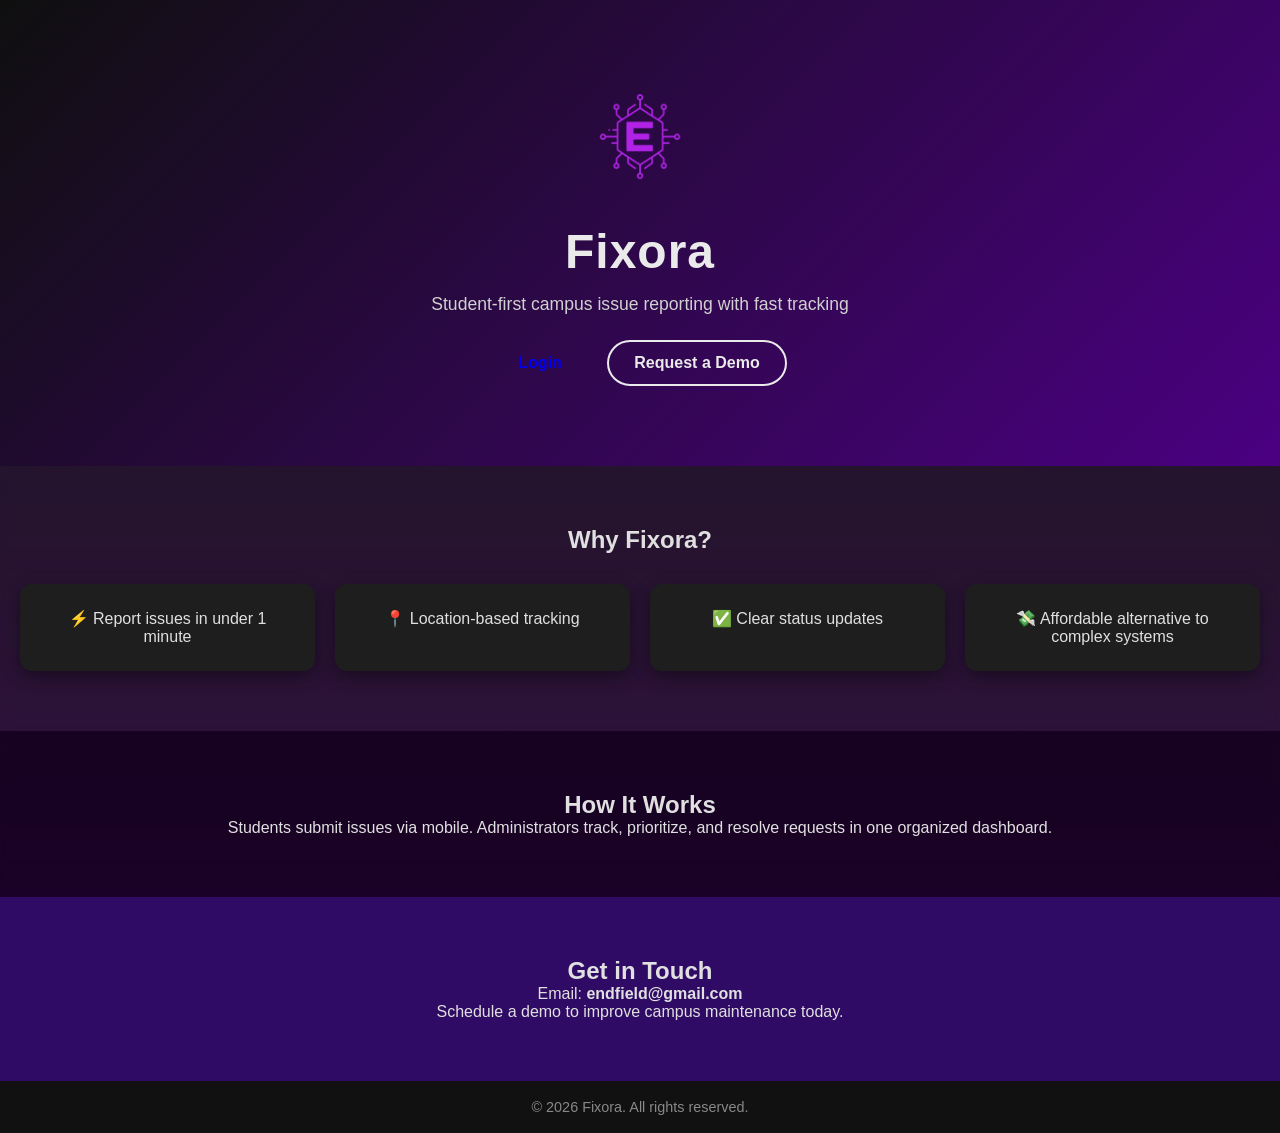
==== index.html @ 2e100384 "Add files via upload" ====
<!DOCTYPE html>
<html lang="en">
<head>
  <meta charset="UTF-8">
  <title>Fixora | Campus Issue Reporting</title>
  <link rel="stylesheet" href="style.css">
</head>
<body>

  <header class="hero">
  <img src="logo.png" alt="Fixora Logo" class="logo">
  <h1>Fixora</h1>
  <p>Student‑first campus issue reporting with fast tracking</p>

  <div class="hero-buttons">
    <a href="login.html" class="cta">Login</a>
    <a href="#contact" class="cta secondary">Request a Demo</a>
  </div>
  </header>

  <section class="features">
    <h2>Why Fixora?</h2>
    <div class="cards">
      <div class="card">⚡ Report issues in under 1 minute</div>
      <div class="card">📍 Location‑based tracking</div>
      <div class="card">✅ Clear status updates</div>
      <div class="card">💸 Affordable alternative to complex systems</div>
    </div>
  </section>

  <section class="about">
    <h2>How It Works</h2>
    <p>
      Students submit issues via mobile. Administrators track, prioritize,
      and resolve requests in one organized dashboard.
    </p>
  </section>

  <section id="contact" class="contact">
    <h2>Get in Touch</h2>
    <p>Email: <strong>endfield@gmail.com</strong></p>
    <p>Schedule a demo to improve campus maintenance today.</p>
  </section>

  <footer>
    <p>© 2026 Fixora. All rights reserved.</p>
  </footer>

</body>
</html>
---- style.css ----
* {
  margin: 0;
  padding: 0;
  box-sizing: border-box;
  font-family: Arial, sans-serif;
}

/* Base Colors */
body {
  background: linear-gradient(180deg, #0b0b0b, #2a003f);
  color: #e0e0e0;
}

/* Logo */
.logo {
  width: 120px;
  margin-bottom: 20px;
}

/* Hero */
.hero {
  background: linear-gradient(135deg, #0f0f0f, #4b0082);
  color: #eaeaea;
  text-align: center;
  padding: 80px 20px;
}

.hero h1 {
  font-size: 3rem;
  letter-spacing: 1px;
}

.hero p {
  margin: 15px 0;
  font-size: 1.1rem;
  color: #d0d0d0;
}

.hero-buttons {
  margin-top: 25px;
}

/* Buttons */
.cta {
  display: inline-block;
  padding: 12px 25px;
  border-radius: 25px;
  text-decoration: none;
  font-weight: bold;
  transition: 0.3s ease;
  margin: 0 8px;
}

.cta.primary {
  background: #666;
  color: white;
}

.cta.primary:hover {
  background: #555;
}

.cta.secondary {
  background: transparent;
  color: #eaeaea;
  border: 2px solid #eaeaea;
}

.cta.secondary:hover {
  background: rgba(255,255,255,0.1);
}

/* Sections */
section {
  padding: 60px 20px;
  text-align: center;
  background: rgba(255, 255, 255, 0.04);
  backdrop-filter: blur(4px);
}

.features {
  background: rgba(255, 255, 255, 0.06);
}

.about {
  background: rgba(0, 0, 0, 0.25);
}

.contact {
  background: rgba(255, 255, 255, 0.05);
}

/* Cards */
.cards {
  display: grid;
  grid-template-columns: repeat(auto-fit, minmax(220px, 1fr));
  gap: 20px;
  margin-top: 30px;
}

.card {
  background: #1e1e1e;
  color: #e0e0e0;
  padding: 25px;
  border-radius: 12px;
  box-shadow: 0 6px 18px rgba(0,0,0,0.4);
}

/* Contact */
.contact {
  background: #2f0b65;
}

/* Footer */
footer {
  background: #111;
  color: #888;
  padding: 18px;
  text-align: center;
  font-size: 0.9rem;
}

/* Login Page */
.login-body {
  min-height: 100vh;
  background: linear-gradient(135deg, #0f0f0f, #4b0082);
  display: flex;
  justify-content: center;
  align-items: center;
}

.login-card {
  background: #f7f7f7;
  padding: 40px;
  width: 320px;
  border-radius: 16px;
  text-align: center;
  box-shadow: 0 12px 30px rgba(0,0,0,0.25);
}

.login-card h1 {
  color: #333;
}

.login-card p {
  color: #666;
  margin-bottom: 20px;
}

.login-card input {
  width: 100%;
  padding: 12px;
  margin: 8px 0;
  border-radius: 8px;
  border: 1px solid #ccc;
  background: #fafafa;
}

.login-card button {
  width: 100%;
  padding: 12px;
  margin-top: 12px;
  border: none;
  border-radius: 25px;
  background: #666;
  color: white;
  font-weight: bold;
  cursor: pointer;
}

.login-card button:hover {
  background: #555;
}

.alt-login {
  margin-top: 20px;
}

.alt {
  width: 100%;
  margin-top: 8px;
  background: #dedede;
  color: #333;
}

/* Navbar */
.navbar {
  padding: 15px 30px;
  background: rgba(0,0,0,0.6);
  color: #e0e0e0;
  display: flex;
  justify-content: space-between;
  align-items: center;
  font-weight: bold;
  border-bottom: 1px solid #ddd;
}

.navbar a {
  text-decoration: none;
  color: #555;
}

/* Dashboard */
.dashboard {
  padding: 50px 20px;
  text-align: center;
}

.dashboard h2 {
  color: #b4b4b4;
}

.subtitle {
  margin-top: 10px;
  opacity: 0.75;
}

.card h3 {
  margin-bottom: 10px;
  font-size: 1.1rem;
}
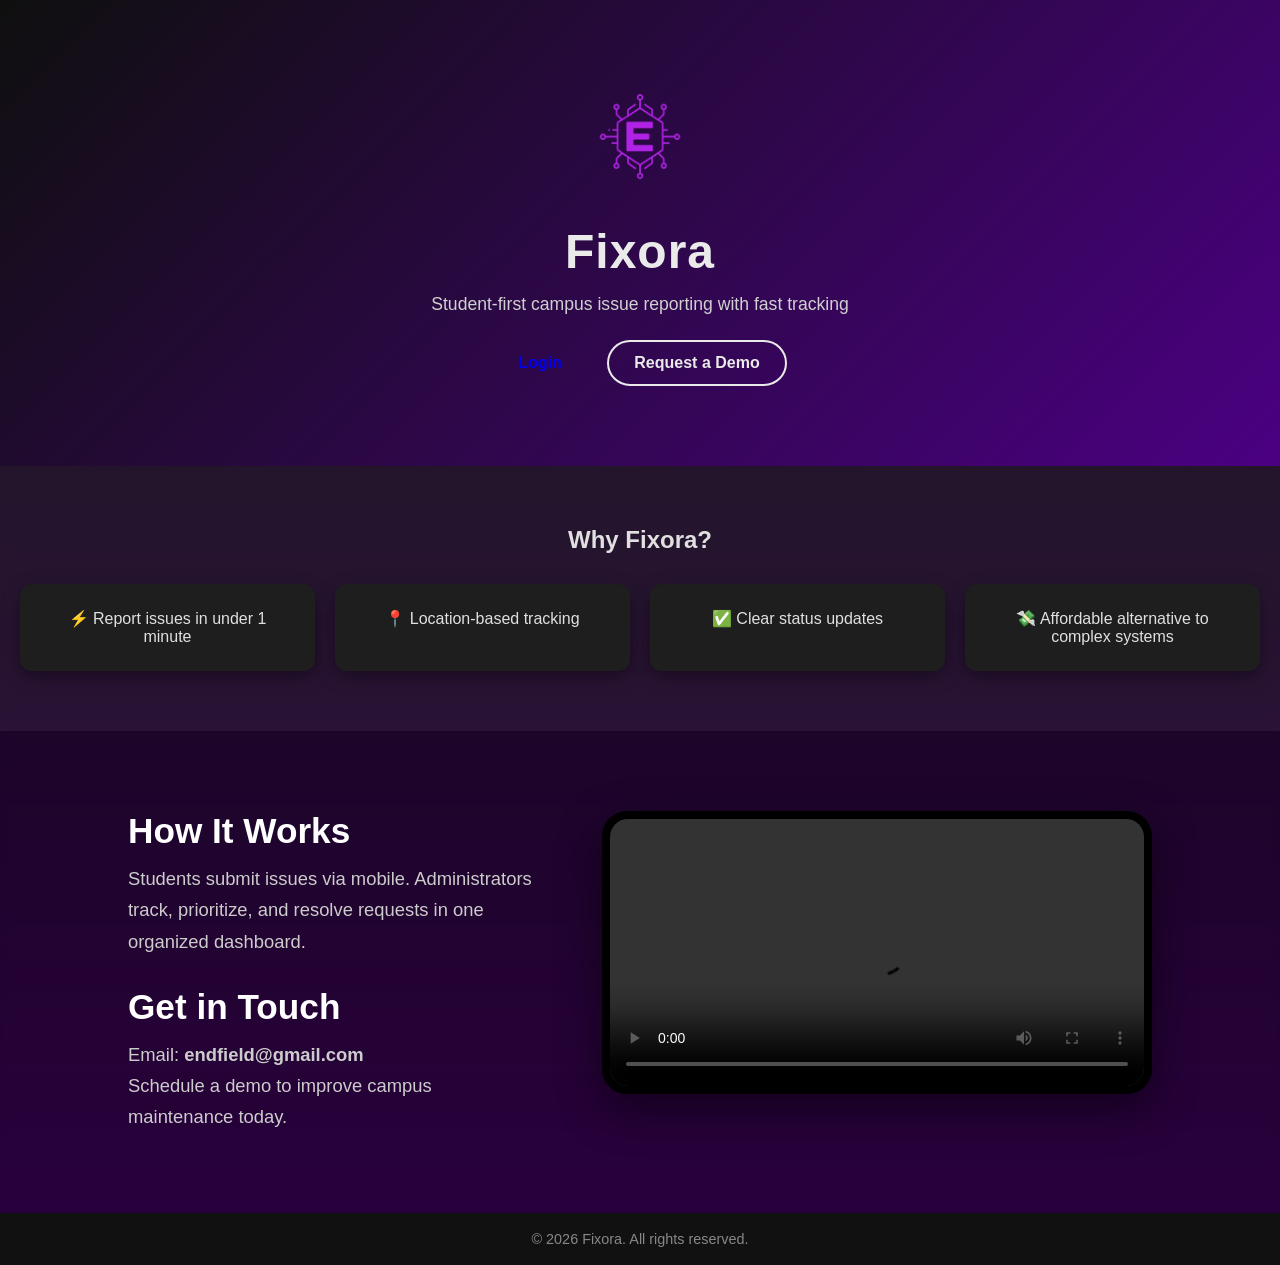
==== commit 1aa7d9a0: "Add files via upload" ====
--- a/index.html
+++ b/index.html
@@ -1,6 +1,7 @@
 <!DOCTYPE html>
 <html lang="en">
 <head>
+  <meta name="viewport" content="width=device-width, initial-scale=1.0">
   <meta charset="UTF-8">
   <title>Fixora | Campus Issue Reporting</title>
   <link rel="stylesheet" href="style.css">
@@ -28,20 +29,32 @@
     </div>
   </section>
 
-  <section class="about">
-    <h2>How It Works</h2>
-    <p>
-      Students submit issues via mobile. Administrators track, prioritize,
-      and resolve requests in one organized dashboard.
-    </p>
-  </section>
+  <section class="split-section">
+  <div class="split-container">
+    
+    <div class="text-column">
+      <div class="transparent-block">
+        <h2>How It Works</h2>
+        <p>Students submit issues via mobile. Administrators track, prioritize, and resolve requests in one organized dashboard.</p>
+      </div>
 
-  <section id="contact" class="contact">
-    <h2>Get in Touch</h2>
-    <p>Email: <strong>endfield@gmail.com</strong></p>
-    <p>Schedule a demo to improve campus maintenance today.</p>
-  </section>
+      <div id="contact" class="transparent-block">
+        <h2>Get in Touch</h2>
+        <p>Email: <strong>endfield@gmail.com</strong></p>
+        <p>Schedule a demo to improve campus maintenance today.</p>
+      </div>
+    </div>
 
+    <div class="video-column">
+      <div class="video-frame">
+        <video controls>
+          <source src="lv_0_20260408142315.mp4" type="video/mp4">
+        </video>
+      </div>
+    </div>
+
+  </div>
+</section>
   <footer>
     <p>© 2026 Fixora. All rights reserved.</p>
   </footer>
--- a/style.css
+++ b/style.css
@@ -93,10 +93,11 @@
 /* Cards */
 .cards {
   display: grid;
-  grid-template-columns: repeat(auto-fit, minmax(220px, 1fr));
+  grid-template-columns: repeat(auto-fit, minmax(180px, 1fr));
   gap: 20px;
   margin-top: 30px;
 }
+
 
 .card {
   background: #1e1e1e;
@@ -182,40 +183,83 @@
   background: #dedede;
   color: #333;
 }
-
-/* Navbar */
-.navbar {
-  padding: 15px 30px;
-  background: rgba(0,0,0,0.6);
-  color: #e0e0e0;
+.split-section {
+  padding: 80px 10%;
+  background: transparent;
+}
+
+.split-container {
   display: flex;
   justify-content: space-between;
-  align-items: center;
-  font-weight: bold;
-  border-bottom: 1px solid #ddd;
-}
-
-.navbar a {
-  text-decoration: none;
-  color: #555;
-}
-
-/* Dashboard */
-.dashboard {
-  padding: 50px 20px;
-  text-align: center;
-}
-
-.dashboard h2 {
-  color: #b4b4b4;
-}
-
-.subtitle {
-  margin-top: 10px;
-  opacity: 0.75;
-}
-
-.card h3 {
-  margin-bottom: 10px;
-  font-size: 1.1rem;
-}+  align-items: flex-start; /* Keeps text and video aligned at the top */
+  max-width: 1200px;
+  margin: 0 auto;
+  gap: 60px; /* Space between text and video */
+}
+
+/* Left Side: Text Column */
+.text-column {
+  flex: 1; /* Takes up all available space on the left */
+  display: flex;
+  flex-direction: column;
+  gap: 30px;
+}
+
+.transparent-block {
+  background: transparent;
+  color: #ffffff;
+  text-align: left;
+}
+
+.transparent-block h2 {
+  font-size: 2.2rem;
+  margin-bottom: 12px;
+}
+
+.transparent-block p {
+  font-size: 1.15rem;
+  line-height: 1.7;
+  color: #cccccc;
+}
+/* Right Side: Balanced Medium Size */
+.video-column {
+  flex: 0 0 550px; /* Increased to be 'just right' */
+}
+
+.video-frame {
+  background: #000000; /* Black Rounded Rectangle */
+  border-radius: 25px;
+  padding: 8px;
+  box-shadow: 0 15px 40px rgba(0, 0, 0, 0.5);
+  overflow: hidden;
+}
+
+.video-frame video {
+  width: 100%;
+  border-radius: 18px;
+  display: block;
+}
+
+/* 2. Mobile Layout (Stacked) */
+@media (max-width: 850px) {
+  .split-container {
+    flex-direction: column; /* Moves video to the bottom on phones */
+    align-items: center;
+    text-align: center;
+    gap: 40px;
+  }
+
+  .text-column {
+    text-align: center;
+  }
+
+  .transparent-block {
+    text-align: center;
+  }
+
+  .video-column {
+    flex: 0 0 auto;
+    width: 100%;
+    max-width: 350px; /* Keeps it small even on mobile */
+  }
+}
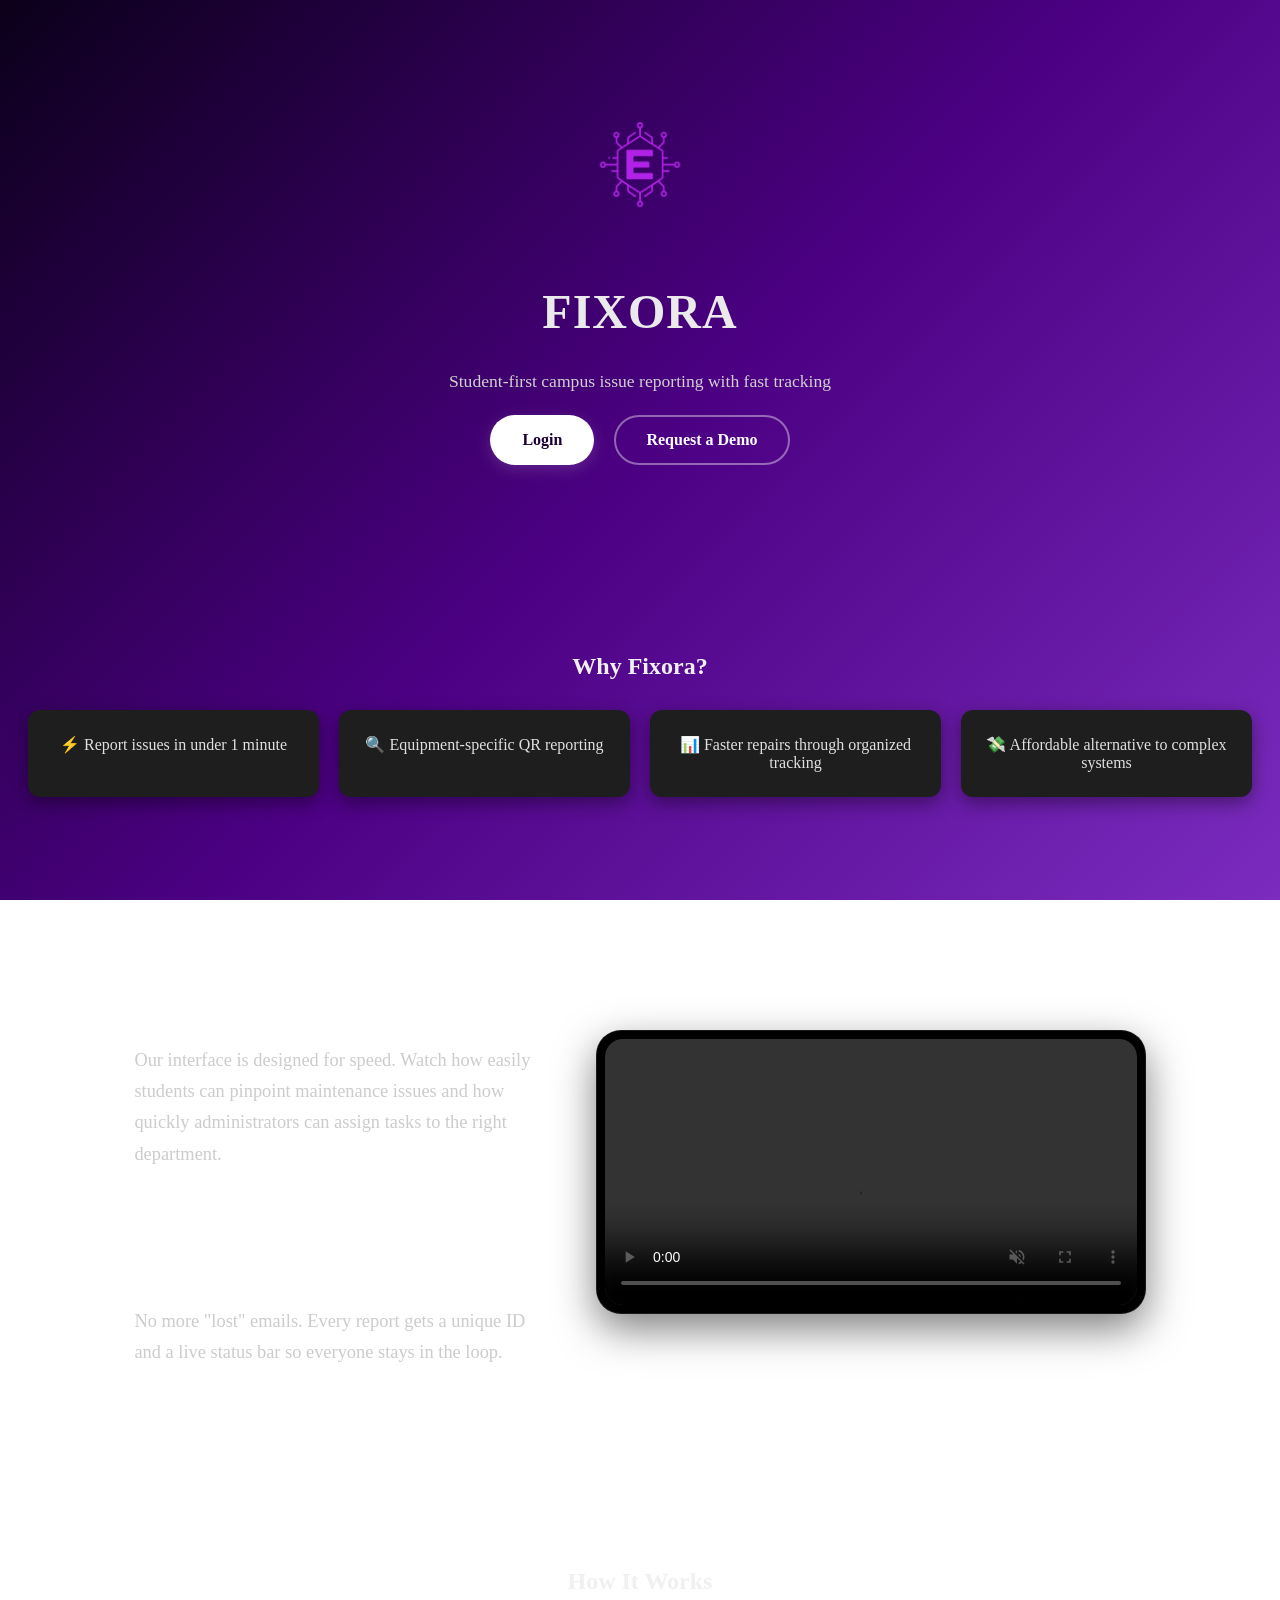
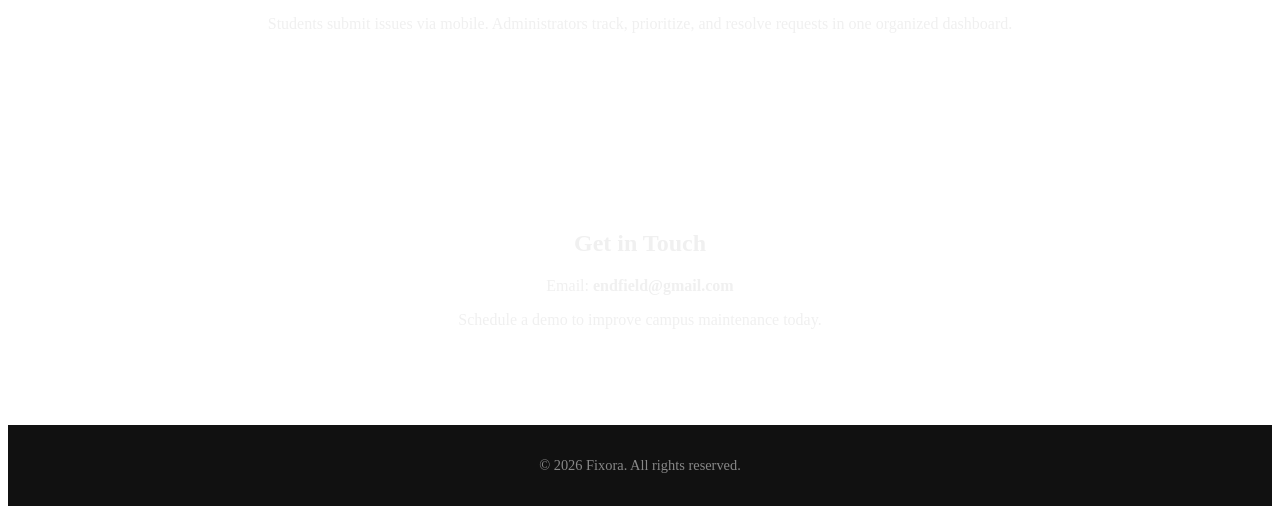
==== commit 67d2a909: "Add files via upload" ====
--- a/index.html
+++ b/index.html
@@ -10,12 +10,12 @@
 
   <header class="hero">
   <img src="logo.png" alt="Fixora Logo" class="logo">
-  <h1>Fixora</h1>
+  <h1>FIXORA</h1>
   <p>Student‑first campus issue reporting with fast tracking</p>
 
   <div class="hero-buttons">
     <a href="login.html" class="cta">Login</a>
-    <a href="#contact" class="cta secondary">Request a Demo</a>
+    <a href="mailto:endfield@gmail.com?subject=Fixora Demo Request" class="cta secondary">Request a Demo</a>
   </div>
   </header>
 
@@ -23,38 +23,57 @@
     <h2>Why Fixora?</h2>
     <div class="cards">
       <div class="card">⚡ Report issues in under 1 minute</div>
-      <div class="card">📍 Location‑based tracking</div>
-      <div class="card">✅ Clear status updates</div>
+      <div class="card">🔍 Equipment-specific QR reporting</div>
+      <div class="card">📊 Faster repairs through organized tracking</div>
       <div class="card">💸 Affordable alternative to complex systems</div>
     </div>
   </section>
-
   <section class="split-section">
   <div class="split-container">
     
     <div class="text-column">
       <div class="transparent-block">
-        <h2>How It Works</h2>
-        <p>Students submit issues via mobile. Administrators track, prioritize, and resolve requests in one organized dashboard.</p>
+        <h2>See Fixora in Action</h2>
+        <p>
+          Our interface is designed for speed. Watch how easily students can 
+          pinpoint maintenance issues and how quickly administrators can 
+          assign tasks to the right department.
+        </p>
       </div>
-
-      <div id="contact" class="transparent-block">
-        <h2>Get in Touch</h2>
-        <p>Email: <strong>endfield@gmail.com</strong></p>
-        <p>Schedule a demo to improve campus maintenance today.</p>
+      <div class="transparent-block">
+        <h2>Real-Time Tracking</h2>
+        <p>
+          No more "lost" emails. Every report gets a unique ID and a live 
+          status bar so everyone stays in the loop.
+        </p>
       </div>
     </div>
 
     <div class="video-column">
       <div class="video-frame">
-        <video controls>
-          <source src="lv_0_20260408142315.mp4" type="video/mp4">
+        <video autoplay loop muted playsinline controls>
+          <source src="preview-video.mp4" type="video/mp4">
+          Your browser does not support the video tag.
         </video>
       </div>
     </div>
-
   </div>
 </section>
+
+  <section class="about">
+    <h2>How It Works</h2>
+    <p>
+      Students submit issues via mobile. Administrators track, prioritize,
+      and resolve requests in one organized dashboard.
+    </p>
+  </section>
+
+  <section id="contact" class="contact">
+    <h2>Get in Touch</h2>
+    <p>Email: <strong>endfield@gmail.com</strong></p>
+    <p>Schedule a demo to improve campus maintenance today.</p>
+  </section>
+
   <footer>
     <p>© 2026 Fixora. All rights reserved.</p>
   </footer>
--- a/style.css
+++ b/style.css
@@ -1,28 +1,178 @@
-* {
-  margin: 0;
-  padding: 0;
-  box-sizing: border-box;
-  font-family: Arial, sans-serif;
-}
-
-/* Base Colors */
+/* Ensure the body can grow and doesn't trap the footer */
+html, body {
+  height: auto;
+  min-height: 100%;
+  display: flex;
+  flex-direction: column;
+}
+
+/* Dashboard Centering Fix */
+.dashboard {
+  flex: 1; /* Pushes footer to the bottom if content is short */
+  text-align: center; /* Centers the H2 and Subtitle */
+  padding: 60px 20px;
+  display: flex;
+  flex-direction: column;
+  align-items: center;
+}
+
+.dashboard-header {
+  margin-bottom: 40px;
+}
+
+.dashboard h2 {
+  font-size: 2.5rem;
+  margin-bottom: 10px;
+}
+
+/* Brighter Purple Background */
 body {
-  background: linear-gradient(180deg, #0b0b0b, #2a003f);
-  color: #e0e0e0;
-}
-
-/* Logo */
+  /* Rich 3-stop gradient */
+  background: linear-gradient(135deg, #0b001a 0%, #4b0082 50%, #7b2cbf 100%);
+  background-attachment: fixed; /* CRITICAL: Prevents the background from stretching/breaking */
+  color: #f0f0f0;
+}
+
+/* Footer Fix: Ensures it is part of the scroll, not fixed */
+.site-footer {
+  background: rgba(0, 0, 0, 0.3);
+  color: rgba(255, 255, 255, 0.5);
+  padding: 30px;
+  text-align: center;
+  width: 100%;
+  margin-top: auto; /* Keeps it at the bottom of the page content */
+  border-top: 1px solid rgba(255, 255, 255, 0.1);
+}
+
+/* Vertical Button Adjustments */
+.dashboard-vertical {
+  width: 100%;
+  max-width: 600px;
+  display: flex;
+  flex-direction: column;
+  gap: 15px;
+}
+
+/* Ensure the card container handles the layout properly */
+.card.vertical-row {
+  display: flex;
+  align-items: center;   /* Vertical centering of emoji and text */
+  text-align: left;
+  padding: 25px;
+  background: rgba(255, 255, 255, 0.08);
+  border-radius: 20px;
+  border: 1px solid rgba(255, 255, 255, 0.1);
+  transition: 0.3s ease;
+  width: 100%;           /* Fill the container */
+}
+
+.card.vertical-row:hover {
+  transform: scale(1.02);
+  background: rgba(255, 255, 255, 0.15);
+  border-color: #bb86fc; /* Accent highlight */
+}
+
+/* Remove that pesky blue link styling again just in case */
+.card-link {
+  text-decoration: none !important;
+  color: inherit;
+  display: block;
+}
+
+/* Optional: Ensure the text doesn't turn purple/blue after being clicked */
+.card-link:visited {
+  color: inherit;
+}
+
+/* Prevent emoji squishing and fix size */
+.icon {
+  font-size: 2.5rem;      /* Make it large */
+  margin-right: 25px;    /* Space between emoji and text */
+  flex-shrink: 0;        /* CRITICAL: Prevents the emoji from compressing */
+  min-width: 50px;       /* Ensures consistent alignment */
+  text-align: center;    /* Keeps emoji centered in its space */
+  line-height: 1;        /* Prevents weird vertical spacing */
+}
+
+/* The text container */
+.card-content {
+  flex: 1;               /* Takes up the remaining space after the emoji */
+}
+
+.card-content h3 {
+  margin-bottom: 5px;
+  color: #fff;
+}
+
+.card-content p {
+  color: #ccc;
+  font-size: 0.95rem;
+}
+
+/* Existing Navbar and Logo styles maintained for consistency */
+.navbar {
+  padding: 15px 30px;
+  background: rgba(0, 0, 0, 0.5);
+  backdrop-filter: blur(8px);
+  display: flex;
+  justify-content: space-between;
+  align-items: center;
+  border-bottom: 1px solid rgba(255, 255, 255, 0.1);
+}
+
+.navbar a {
+  text-decoration: none;
+  color: #fff; /* Fixed: was dark grey */
+  font-size: 0.9rem;
+  transition: opacity 0.3s;
+}
+
+.navbar a:hover {
+  opacity: 0.7;
+}
+
+/* Navbar Branding Layout */
+.nav-brand {
+  display: flex;
+  align-items: center;
+  gap: 12px; /* Space between logo and text */
+}
+
+.nav-logo {
+  height: 35px; /* Adjust height to match navbar scale */
+  width: auto;
+  filter: drop-shadow(0 0 5px rgba(255, 255, 255, 0.2));
+}
+
+.navbar span {
+  font-size: 1.2rem;
+  letter-spacing: 2px;
+  font-weight: bold;
+  color: #fff;
+}
+
+/* Ensure the navbar itself stays balanced */
+.navbar {
+  padding: 10px 30px;
+  background: rgba(0, 0, 0, 0.5);
+  backdrop-filter: blur(8px);
+  display: flex;
+  justify-content: space-between;
+  align-items: center;
+  border-bottom: 1px solid rgba(255, 255, 255, 0.1);
+}
+
+/* 3. Hero Section */
+.hero {
+  background: transparent; /* Let the body gradient shine through */
+  color: #eaeaea;
+  text-align: center;
+  padding: 100px 20px 80px; /* Added a bit more top padding for breathing room */
+}
+
 .logo {
   width: 120px;
   margin-bottom: 20px;
-}
-
-/* Hero */
-.hero {
-  background: linear-gradient(135deg, #0f0f0f, #4b0082);
-  color: #eaeaea;
-  text-align: center;
-  padding: 80px 20px;
 }
 
 .hero h1 {
@@ -36,68 +186,132 @@
   color: #d0d0d0;
 }
 
-.hero-buttons {
-  margin-top: 25px;
-}
-
-/* Buttons */
+/* 4. Buttons */
 .cta {
   display: inline-block;
-  padding: 12px 25px;
-  border-radius: 25px;
+  padding: 14px 30px; /* Made slightly larger for a better click target */
+  border-radius: 30px;
   text-decoration: none;
   font-weight: bold;
-  transition: 0.3s ease;
-  margin: 0 8px;
-}
-
-.cta.primary {
-  background: #666;
-  color: white;
-}
-
-.cta.primary:hover {
-  background: #555;
-}
-
+  transition: all 0.3s ease;
+  margin: 8px;
+  
+  /* Primary Button Styling (Applied by default) */
+  background: #ffffff;
+  color: #1a0033; /* Deep purple text to tie into the theme */
+  box-shadow: 0 4px 15px rgba(255, 255, 255, 0.15); /* Soft white glow */
+  border: 2px solid transparent;
+}
+
+.cta:hover {
+  background: #bb86fc; /* Electric purple hover state */
+  color: #ffffff;
+  transform: translateY(-2px);
+  box-shadow: 0 6px 20px rgba(187, 134, 252, 0.4); /* Purple glow on hover */
+}
+
+/* Secondary Button Styling (Request a Demo) */
 .cta.secondary {
   background: transparent;
-  color: #eaeaea;
-  border: 2px solid #eaeaea;
+  color: #ffffff;
+  border: 2px solid rgba(255, 255, 255, 0.4); /* Slightly muted white border */
+  box-shadow: none;
 }
 
 .cta.secondary:hover {
-  background: rgba(255,255,255,0.1);
-}
-
-/* Sections */
+  background: rgba(255, 255, 255, 0.1); /* Frosted glass hover effect */
+  border-color: #ffffff;
+  color: #ffffff;
+  transform: translateY(-2px);
+}
+
+/* 5. Video Preview Section (The Split Layout) */
+.split-section {
+  padding: 80px 10%;
+  background: transparent;
+}
+
+.split-container {
+  display: flex;
+  justify-content: space-between;
+  align-items: center;
+  max-width: 1200px;
+  margin: 0 auto;
+  gap: 60px;
+}
+
+.text-column {
+  flex: 1;
+  display: flex;
+  flex-direction: column;
+  gap: 30px;
+}
+
+.transparent-block {
+  background: transparent;
+  color: #ffffff;
+  text-align: left;
+}
+
+.transparent-block h2 {
+  font-size: 2.2rem;
+  margin-bottom: 12px;
+}
+
+.transparent-block p {
+  font-size: 1.15rem;
+  line-height: 1.7;
+  color: #cccccc;
+}
+
+.video-column {
+  flex: 0 0 550px;
+}
+
+.video-frame {
+  background: #000000;
+  border-radius: 25px;
+  padding: 8px;
+  box-shadow: 0 15px 40px rgba(0, 0, 0, 0.5);
+  overflow: hidden;
+  border: 1px solid rgba(255, 255, 255, 0.1);
+}
+
+.video-frame video {
+  width: 100%;
+  border-radius: 18px;
+  display: block;
+}
+
+/* 6. Features & Cards */
 section {
-  padding: 60px 20px;
+  padding: 80px 20px;
   text-align: center;
-  background: rgba(255, 255, 255, 0.04);
-  backdrop-filter: blur(4px);
-}
-
-.features {
-  background: rgba(255, 255, 255, 0.06);
-}
-
-.about {
-  background: rgba(0, 0, 0, 0.25);
-}
-
-.contact {
-  background: rgba(255, 255, 255, 0.05);
-}
-
-/* Cards */
+  /* Removed the default background here so it doesn't block the gradient */
+}
+
+.features { 
+  background: transparent; 
+}
+
+.about { 
+  /* Subtle glassmorphism band */
+  background: rgba(255, 255, 255, 0.03); 
+  backdrop-filter: blur(10px);
+  border-top: 1px solid rgba(255, 255, 255, 0.05);
+  border-bottom: 1px solid rgba(255, 255, 255, 0.05);
+}
+
+.contact { 
+  background: transparent; 
+}
+
 .cards {
   display: grid;
-  grid-template-columns: repeat(auto-fit, minmax(180px, 1fr));
+  grid-template-columns: repeat(auto-fit, minmax(200px, 1fr));
   gap: 20px;
   margin-top: 30px;
 }
-
 
 .card {
   background: #1e1e1e;
@@ -107,12 +321,65 @@
   box-shadow: 0 6px 18px rgba(0,0,0,0.4);
 }
 
-/* Contact */
-.contact {
-  background: #2f0b65;
-}
-
-/* Footer */
+/* 7. Login Page (Glassmorphism Fix) */
+.login-body {
+  min-height: 100vh;
+  background: linear-gradient(135deg, #0f0f0f, #4b0082);
+  display: flex;
+  justify-content: center;
+  align-items: center;
+}
+
+.login-card {
+  background: rgba(255, 255, 255, 0.05); /* Fixed: Was solid white */
+  backdrop-filter: blur(10px);
+  padding: 40px;
+  width: 320px;
+  border-radius: 16px;
+  text-align: center;
+  border: 1px solid rgba(255, 255, 255, 0.1);
+  box-shadow: 0 12px 30px rgba(0,0,0,0.25);
+}
+
+.login-card h1 { color: #fff; }
+.login-card p { color: #ccc; margin-bottom: 20px; }
+
+.login-card input {
+  width: 100%;
+  padding: 12px;
+  margin: 8px 0;
+  border-radius: 8px;
+  border: 1px solid rgba(255, 255, 255, 0.2);
+  background: rgba(0, 0, 0, 0.3);
+  color: #fff;
+}
+
+.login-card button {
+  width: 100%;
+  padding: 12px;
+  margin-top: 12px;
+  border: none;
+  border-radius: 25px;
+  background: #eee;
+  color: #000;
+  font-weight: bold;
+  cursor: pointer;
+}
+
+.alt-login { margin-top: 20px; }
+
+.alt {
+  width: 100%;
+  margin-top: 8px;
+  background: rgba(255, 255, 255, 0.1);
+  color: #fff;
+  border: 1px solid rgba(255, 255, 255, 0.2);
+  padding: 10px;
+  border-radius: 25px;
+  cursor: pointer;
+}
+
+/* 8. Footer */
 footer {
   background: #111;
   color: #888;
@@ -121,145 +388,158 @@
   font-size: 0.9rem;
 }
 
-/* Login Page */
-.login-body {
-  min-height: 100vh;
-  background: linear-gradient(135deg, #0f0f0f, #4b0082);
-  display: flex;
-  justify-content: center;
-  align-items: center;
-}
-
-.login-card {
-  background: #f7f7f7;
-  padding: 40px;
-  width: 320px;
-  border-radius: 16px;
-  text-align: center;
-  box-shadow: 0 12px 30px rgba(0,0,0,0.25);
-}
-
-.login-card h1 {
-  color: #333;
-}
-
-.login-card p {
-  color: #666;
-  margin-bottom: 20px;
-}
-
-.login-card input {
-  width: 100%;
-  padding: 12px;
-  margin: 8px 0;
-  border-radius: 8px;
-  border: 1px solid #ccc;
-  background: #fafafa;
-}
-
-.login-card button {
-  width: 100%;
-  padding: 12px;
-  margin-top: 12px;
-  border: none;
-  border-radius: 25px;
-  background: #666;
-  color: white;
-  font-weight: bold;
-  cursor: pointer;
-}
-
-.login-card button:hover {
-  background: #555;
-}
-
-.alt-login {
-  margin-top: 20px;
-}
-
-.alt {
-  width: 100%;
-  margin-top: 8px;
-  background: #dedede;
-  color: #333;
-}
-.split-section {
-  padding: 80px 10%;
-  background: transparent;
-}
-
-.split-container {
-  display: flex;
-  justify-content: space-between;
-  align-items: flex-start; /* Keeps text and video aligned at the top */
-  max-width: 1200px;
-  margin: 0 auto;
-  gap: 60px; /* Space between text and video */
-}
-
-/* Left Side: Text Column */
-.text-column {
-  flex: 1; /* Takes up all available space on the left */
-  display: flex;
-  flex-direction: column;
-  gap: 30px;
-}
-
-.transparent-block {
-  background: transparent;
-  color: #ffffff;
-  text-align: left;
-}
-
-.transparent-block h2 {
-  font-size: 2.2rem;
-  margin-bottom: 12px;
-}
-
-.transparent-block p {
-  font-size: 1.15rem;
-  line-height: 1.7;
-  color: #cccccc;
-}
-/* Right Side: Balanced Medium Size */
-.video-column {
-  flex: 0 0 550px; /* Increased to be 'just right' */
-}
-
-.video-frame {
-  background: #000000; /* Black Rounded Rectangle */
-  border-radius: 25px;
-  padding: 8px;
-  box-shadow: 0 15px 40px rgba(0, 0, 0, 0.5);
-  overflow: hidden;
-}
-
-.video-frame video {
-  width: 100%;
-  border-radius: 18px;
-  display: block;
-}
-
-/* 2. Mobile Layout (Stacked) */
+/* 9. Mobile Layout */
 @media (max-width: 850px) {
   .split-container {
-    flex-direction: column; /* Moves video to the bottom on phones */
-    align-items: center;
+    flex-direction: column;
     text-align: center;
     gap: 40px;
   }
 
-  .text-column {
-    text-align: center;
-  }
-
-  .transparent-block {
-    text-align: center;
-  }
+  .text-column, .transparent-block { text-align: center; }
 
   .video-column {
     flex: 0 0 auto;
     width: 100%;
-    max-width: 350px; /* Keeps it small even on mobile */
+    max-width: 450px;
   }
-}
+  
+  .navbar { flex-direction: column; gap: 10px; }
+}
+
+/* Specific styling for the Report Form Card */
+.report-card {
+    width: 100% !important;
+    max-width: 500px !important; /* Wider than the login card */
+    padding: 40px;
+}
+
+/* Style for Textarea to match your inputs */
+textarea {
+    width: 100%;
+    padding: 12px;
+    margin: 8px 0;
+    border-radius: 8px;
+    border: 1px solid rgba(255, 255, 255, 0.2);
+    background: rgba(0, 0, 0, 0.3);
+    color: #fff;
+    font-family: inherit;
+    resize: none; /* Keeps the UI clean */
+}
+
+/* The Submit Button */
+.submit-btn {
+    width: 100%;
+    padding: 14px;
+    margin-top: 20px;
+    border: none;
+    border-radius: 25px;
+    background: #fff;
+    color: #1a0033;
+    font-weight: bold;
+    font-size: 1rem;
+    cursor: pointer;
+    transition: 0.3s;
+}
+
+.submit-btn:hover {
+    background: #bb86fc;
+    color: #fff;
+    transform: translateY(-2px);
+}
+
+/* Back Link Styling */
+.back-link {
+    text-decoration: none;
+    color: #ccc;
+    font-size: 0.9rem;
+    transition: 0.3s;
+}
+
+.back-link:hover {
+    color: #fff;
+}
+
+/* Styling for History Cards */
+.issue-card {
+    text-align: left;
+    width: 100%;
+    background: rgba(255, 255, 255, 0.05);
+    border: 1px solid rgba(255, 255, 255, 0.1);
+    padding: 20px;
+    margin-bottom: 15px;
+}
+
+.issue-header {
+    display: flex;
+    justify-content: space-between;
+    align-items: center;
+    margin-bottom: 10px;
+}
+
+.ticket-id {
+    font-weight: bold;
+    color: #bb86fc; /* Purple accent */
+    font-size: 0.9rem;
+}
+
+.status-badge {
+    background: rgba(255, 255, 255, 0.1);
+    padding: 4px 10px;
+    border-radius: 12px;
+    font-size: 0.75rem;
+    text-transform: uppercase;
+    letter-spacing: 1px;
+}
+
+.issue-desc {
+    color: #ccc;
+    margin: 10px 0;
+    font-size: 0.95rem;
+}
+
+.issue-footer {
+    border-top: 1px solid rgba(255, 255, 255, 0.05);
+    padding-top: 10px;
+    margin-top: 10px;
+    opacity: 0.5;
+}
+
+/* Progress Tracker Styling */
+.status-card {
+    text-align: left;
+    width: 100%;
+    background: rgba(255, 255, 255, 0.05);
+    border: 1px solid rgba(255, 255, 255, 0.1);
+    padding: 25px;
+    margin-bottom: 20px;
+}
+
+.status-text {
+    font-weight: bold;
+    text-transform: uppercase;
+    font-size: 0.8rem;
+    letter-spacing: 1px;
+}
+
+.progress-container {
+    width: 100%;
+    height: 8px;
+    background: rgba(255, 255, 255, 0.1);
+    border-radius: 10px;
+    margin: 20px 0;
+    overflow: hidden;
+}
+
+.progress-bar {
+    height: 100%;
+    border-radius: 10px;
+    transition: width 1s ease-in-out; /* Makes the bar "slide" into place */
+    box-shadow: 0 0 10px rgba(187, 134, 252, 0.3);
+}
+
+.status-card h3 {
+    font-size: 1.1rem;
+    color: #fff;
+    margin-top: 5px;
+}
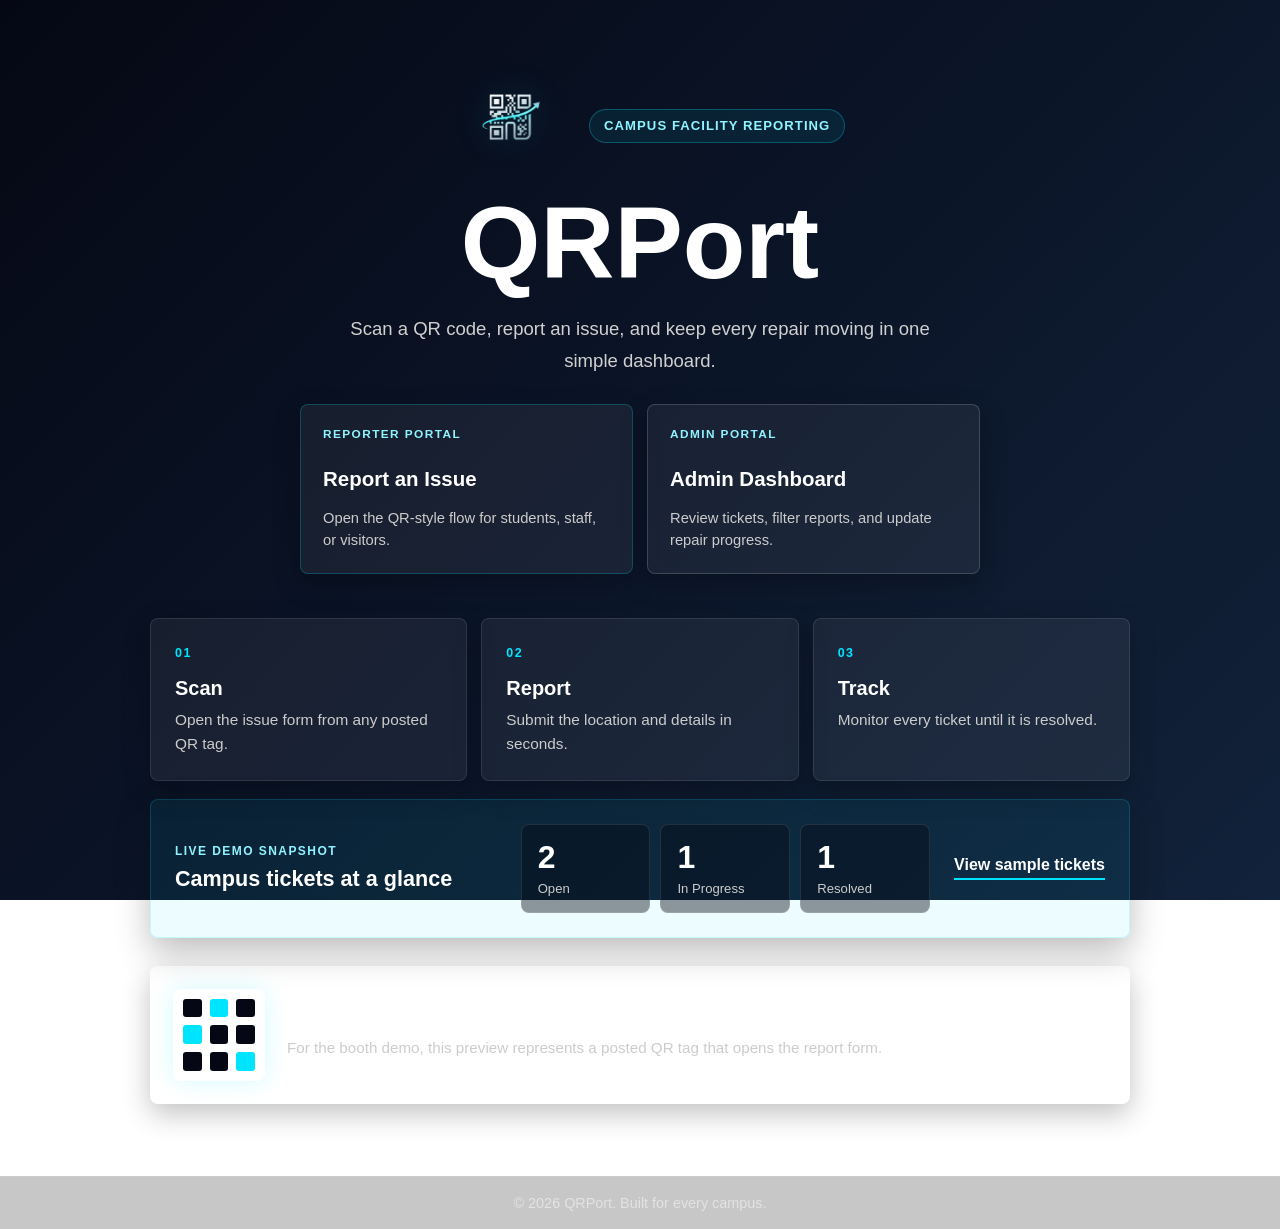
==== commit 98d39a19: "Add files via upload" ====
--- a/index.html
+++ b/index.html
@@ -1,82 +1,115 @@
-<!DOCTYPE html>
-<html lang="en">
-<head>
-  <meta name="viewport" content="width=device-width, initial-scale=1.0">
-  <meta charset="UTF-8">
-  <title>Fixora | Campus Issue Reporting</title>
-  <link rel="stylesheet" href="style.css">
-</head>
-<body>
-
-  <header class="hero">
-  <img src="logo.png" alt="Fixora Logo" class="logo">
-  <h1>FIXORA</h1>
-  <p>Student‑first campus issue reporting with fast tracking</p>
-
-  <div class="hero-buttons">
-    <a href="login.html" class="cta">Login</a>
-    <a href="mailto:endfield@gmail.com?subject=Fixora Demo Request" class="cta secondary">Request a Demo</a>
-  </div>
-  </header>
-
-  <section class="features">
-    <h2>Why Fixora?</h2>
-    <div class="cards">
-      <div class="card">⚡ Report issues in under 1 minute</div>
-      <div class="card">🔍 Equipment-specific QR reporting</div>
-      <div class="card">📊 Faster repairs through organized tracking</div>
-      <div class="card">💸 Affordable alternative to complex systems</div>
-    </div>
-  </section>
-  <section class="split-section">
-  <div class="split-container">
-    
-    <div class="text-column">
-      <div class="transparent-block">
-        <h2>See Fixora in Action</h2>
-        <p>
-          Our interface is designed for speed. Watch how easily students can 
-          pinpoint maintenance issues and how quickly administrators can 
-          assign tasks to the right department.
-        </p>
-      </div>
-      <div class="transparent-block">
-        <h2>Real-Time Tracking</h2>
-        <p>
-          No more "lost" emails. Every report gets a unique ID and a live 
-          status bar so everyone stays in the loop.
-        </p>
-      </div>
-    </div>
-
-    <div class="video-column">
-      <div class="video-frame">
-        <video autoplay loop muted playsinline controls>
-          <source src="preview-video.mp4" type="video/mp4">
-          Your browser does not support the video tag.
-        </video>
-      </div>
-    </div>
-  </div>
-</section>
-
-  <section class="about">
-    <h2>How It Works</h2>
-    <p>
-      Students submit issues via mobile. Administrators track, prioritize,
-      and resolve requests in one organized dashboard.
-    </p>
-  </section>
-
-  <section id="contact" class="contact">
-    <h2>Get in Touch</h2>
-    <p>Email: <strong>endfield@gmail.com</strong></p>
-    <p>Schedule a demo to improve campus maintenance today.</p>
-  </section>
-
-  <footer>
-    <p>© 2026 Fixora. All rights reserved.</p>
-  </footer>
-
-</body>
-</html>+<!DOCTYPE html>
+<html lang="en">
+<head>
+  <meta name="viewport" content="width=device-width, initial-scale=1.0">
+  <meta charset="UTF-8">
+  <title>QRPort | Campus Issue Reporting</title>
+  <link rel="stylesheet" href="style.css">
+</head>
+<body class="landing-page">
+  <main class="landing-main">
+    <section class="landing-hero">
+      <div class="hero-shell">
+        <img src="logo.png" alt="QRPort Logo" class="logo">
+        <p class="eyebrow">Campus facility reporting</p>
+        <h1>QRPort</h1>
+        <p class="hero-copy">
+          Scan a QR code, report an issue, and keep every repair moving in one simple dashboard.
+        </p>
+
+        <div class="portal-grid">
+          <a href="user-dashboard.html" class="portal-card reporter-portal">
+            <span>Reporter Portal</span>
+            <strong>Report an Issue</strong>
+            <small>Open the QR-style flow for students, staff, or visitors.</small>
+          </a>
+          <a href="dashboard.html" class="portal-card admin-portal">
+            <span>Admin Portal</span>
+            <strong>Admin Dashboard</strong>
+            <small>Review tickets, filter reports, and update repair progress.</small>
+          </a>
+        </div>
+      </div>
+    </section>
+
+    <section class="quick-flow" aria-label="How QRPort works">
+      <div class="flow-grid">
+        <article class="flow-step">
+          <span>01</span>
+          <h2>Scan</h2>
+          <p>Open the issue form from any posted QR tag.</p>
+        </article>
+        <article class="flow-step">
+          <span>02</span>
+          <h2>Report</h2>
+          <p>Submit the location and details in seconds.</p>
+        </article>
+        <article class="flow-step">
+          <span>03</span>
+          <h2>Track</h2>
+          <p>Monitor every ticket until it is resolved.</p>
+        </article>
+      </div>
+    </section>
+
+    <section class="demo-snapshot" aria-label="Live demo snapshot">
+      <div class="snapshot-panel">
+        <div>
+          <p class="snapshot-label">Live demo snapshot</p>
+          <h2>Campus tickets at a glance</h2>
+        </div>
+        <div class="snapshot-metrics">
+          <div>
+            <strong id="openCount">0</strong>
+            <span>Open</span>
+          </div>
+          <div>
+            <strong id="progressCount">0</strong>
+            <span>In Progress</span>
+          </div>
+          <div>
+            <strong id="resolvedCount">0</strong>
+            <span>Resolved</span>
+          </div>
+        </div>
+        <a href="reported-issues.html" class="snapshot-link">View sample tickets</a>
+      </div>
+    </section>
+
+    <section class="qr-demo" aria-label="QR report entry">
+      <a href="submit-issue.html" class="qr-card">
+        <span class="qr-pattern" aria-hidden="true">
+          <span></span>
+          <span></span>
+          <span></span>
+          <span></span>
+          <span></span>
+          <span></span>
+          <span></span>
+          <span></span>
+          <span></span>
+        </span>
+        <span class="qr-copy">
+          <strong>QR report entry</strong>
+          <small>For the booth demo, this preview represents a posted QR tag that opens the report form.</small>
+        </span>
+      </a>
+    </section>
+  </main>
+
+  <footer class="landing-footer">
+    <p>&copy; 2026 QRPort. Built for every campus.</p>
+  </footer>
+
+  <script src="demo-data.js"></script>
+  <script>
+    const issues = getQRPortIssues();
+    const resolved = issues.filter(issue => issue.status === 'Resolved').length;
+    const inProgress = issues.filter(issue => issue.status === 'In Progress').length;
+
+    document.getElementById('openCount').textContent = issues.length - resolved;
+    document.getElementById('progressCount').textContent = inProgress;
+    document.getElementById('resolvedCount').textContent = resolved;
+  </script>
+</body>
+</html>
--- a/style.css
+++ b/style.css
@@ -1,545 +1,1237 @@
+/* --- GLOBAL RESET & FIX --- */
+* {
+  box-sizing: border-box;
+  margin: 0;
+  padding: 0;
+}
+
 /* Ensure the body can grow and doesn't trap the footer */
-html, body {
-  height: auto;
-  min-height: 100%;
+html, body { 
+  height: auto; 
+  min-height: 100%; 
   display: flex;
-  flex-direction: column;
-}
-
-/* Dashboard Centering Fix */
-.dashboard {
-  flex: 1; /* Pushes footer to the bottom if content is short */
-  text-align: center; /* Centers the H2 and Subtitle */
-  padding: 60px 20px;
-  display: flex;
-  flex-direction: column;
+  flex-direction: column; 
+} 
+
+/* Dashboard Centering Fix */ 
+.dashboard { 
+  flex: 1;
+  /* Pushes footer to the bottom if content is short */ 
+  text-align: center;
+  /* Centers the H2 and Subtitle */
+  padding: 60px 20px; 
+  display: flex; 
+  flex-direction: column; 
   align-items: center;
-}
-
-.dashboard-header {
+} 
+
+.dashboard-header { 
   margin-bottom: 40px;
-}
-
-.dashboard h2 {
+} 
+
+.dashboard h2 { 
   font-size: 2.5rem;
-  margin-bottom: 10px;
-}
-
-/* Brighter Purple Background */
+  margin-bottom: 10px; 
+} 
+
 body {
-  /* Rich 3-stop gradient */
-  background: linear-gradient(135deg, #0b001a 0%, #4b0082 50%, #7b2cbf 100%);
-  background-attachment: fixed; /* CRITICAL: Prevents the background from stretching/breaking */
-  color: #f0f0f0;
-}
-
-/* Footer Fix: Ensures it is part of the scroll, not fixed */
+    /* Rich 3-stop midnight navy & slate gradient */
+    background: linear-gradient(135deg, #050814 0%, #0b1528 50%, #12223a 100%);
+    background-attachment: fixed; /* CRITICAL: Prevents the background from stretching/breaking */
+    color: #f0f0f0;
+}
+
+/* Footer Fix: Ensures it is part of the scroll, not fixed */ 
 .site-footer {
   background: rgba(0, 0, 0, 0.3);
-  color: rgba(255, 255, 255, 0.5);
+  color: rgba(255, 255, 255, 0.5); 
   padding: 30px;
-  text-align: center;
-  width: 100%;
-  margin-top: auto; /* Keeps it at the bottom of the page content */
+  text-align: center; 
+  width: 100%; 
+  margin-top: auto;
+  /* Keeps it at the bottom of the page content */ 
   border-top: 1px solid rgba(255, 255, 255, 0.1);
-}
-
-/* Vertical Button Adjustments */
-.dashboard-vertical {
-  width: 100%;
+} 
+
+/* Vertical Button Adjustments */ 
+.dashboard-vertical { 
+  width: 100%; 
   max-width: 600px;
-  display: flex;
-  flex-direction: column;
+  display: flex; 
+  flex-direction: column; 
   gap: 15px;
-}
-
-/* Ensure the card container handles the layout properly */
-.card.vertical-row {
-  display: flex;
-  align-items: center;   /* Vertical centering of emoji and text */
+} 
+
+/* Ensure the card container handles the layout properly */ 
+.card.vertical-row { 
+  display: flex; 
+  align-items: center;
+  /* Vertical centering of emoji and text */ 
   text-align: left;
-  padding: 25px;
-  background: rgba(255, 255, 255, 0.08);
+  padding: 25px; 
+  background: rgba(255, 255, 255, 0.08); 
   border-radius: 20px;
-  border: 1px solid rgba(255, 255, 255, 0.1);
-  transition: 0.3s ease;
-  width: 100%;           /* Fill the container */
+  border: 1px solid rgba(255, 255, 255, 0.1); 
+  transition: 0.3s ease; 
+  width: 100%; /* Fill the container */ 
 }
 
 .card.vertical-row:hover {
-  transform: scale(1.02);
-  background: rgba(255, 255, 255, 0.15);
-  border-color: #bb86fc; /* Accent highlight */
-}
-
-/* Remove that pesky blue link styling again just in case */
+    transform: scale(1.02);
+    background: rgba(255, 255, 255, 0.15);
+    border-color: #00e5ff; /* QRport Electric Cyan highlight */
+}
+
+/* Remove that pesky blue link styling again just in case */ 
 .card-link {
   text-decoration: none !important;
+  color: inherit; 
+  display: block; 
+} 
+
+/* Optional: Ensure the text doesn't turn purple/blue after being clicked */
+.card-link:visited { 
   color: inherit;
-  display: block;
-}
-
-/* Optional: Ensure the text doesn't turn purple/blue after being clicked */
-.card-link:visited {
-  color: inherit;
-}
+} 
 
 /* Prevent emoji squishing and fix size */
-.icon {
-  font-size: 2.5rem;      /* Make it large */
-  margin-right: 25px;    /* Space between emoji and text */
-  flex-shrink: 0;        /* CRITICAL: Prevents the emoji from compressing */
-  min-width: 50px;       /* Ensures consistent alignment */
-  text-align: center;    /* Keeps emoji centered in its space */
-  line-height: 1;        /* Prevents weird vertical spacing */
-}
-
-/* The text container */
-.card-content {
-  flex: 1;               /* Takes up the remaining space after the emoji */
-}
-
-.card-content h3 {
+.icon { 
+  font-size: 2.5rem; /* Make it large */ 
+  margin-right: 25px;
+  /* Space between emoji and text */ 
+  flex-shrink: 0; /* CRITICAL: Prevents the emoji from compressing */ 
+  min-width: 50px;
+  /* Ensures consistent alignment */ 
+  text-align: center; /* Keeps emoji centered in its space */ 
+  line-height: 1; /* Prevents weird vertical spacing */ 
+}
+
+/* The text container */ 
+.card-content { 
+  flex: 1; /* Takes up the remaining space after the emoji */ 
+} 
+
+.card-content h3 { 
   margin-bottom: 5px;
-  color: #fff;
-}
-
-.card-content p {
-  color: #ccc;
-  font-size: 0.95rem;
-}
-
-/* Existing Navbar and Logo styles maintained for consistency */
-.navbar {
-  padding: 15px 30px;
-  background: rgba(0, 0, 0, 0.5);
-  backdrop-filter: blur(8px);
-  display: flex;
-  justify-content: space-between;
-  align-items: center;
+  color: #fff; 
+}
+
+.card-content p { 
+  color: #ccc; 
+  font-size: 0.95rem; 
+} 
+
+/* Existing Navbar and Logo styles maintained for consistency */ 
+.navbar { 
+  padding: 10px 30px;
+  background: rgba(0, 0, 0, 0.5); 
+  backdrop-filter: blur(8px); 
+  display: flex; 
+  justify-content: space-between; 
+  align-items: center; 
   border-bottom: 1px solid rgba(255, 255, 255, 0.1);
-}
-
-.navbar a {
-  text-decoration: none;
-  color: #fff; /* Fixed: was dark grey */
-  font-size: 0.9rem;
-  transition: opacity 0.3s;
-}
-
-.navbar a:hover {
-  opacity: 0.7;
-}
-
-/* Navbar Branding Layout */
+} 
+
+.navbar a { 
+  text-decoration: none; 
+  color: #fff; /* Fixed: was dark grey */ 
+  font-size: 0.9rem; 
+  transition: opacity 0.3s; 
+}
+
+.navbar a:hover { 
+  opacity: 0.7; 
+} 
+
+/* Navbar Branding Layout */ 
 .nav-brand {
-  display: flex;
-  align-items: center;
-  gap: 12px; /* Space between logo and text */
-}
-
-.nav-logo {
-  height: 35px; /* Adjust height to match navbar scale */
+  display: flex; 
+  align-items: center; 
+  gap: 12px; /* Space between logo and text */ 
+}
+
+.nav-logo { 
+  height: 35px;
+  /* Adjust height to match navbar scale */ 
   width: auto;
   filter: drop-shadow(0 0 5px rgba(255, 255, 255, 0.2));
-}
+} 
 
 .navbar span {
-  font-size: 1.2rem;
-  letter-spacing: 2px;
-  font-weight: bold;
+  font-size: 1.2rem; 
+  letter-spacing: 2px; 
+  font-weight: bold; 
   color: #fff;
-}
-
-/* Ensure the navbar itself stays balanced */
-.navbar {
-  padding: 10px 30px;
-  background: rgba(0, 0, 0, 0.5);
-  backdrop-filter: blur(8px);
-  display: flex;
-  justify-content: space-between;
-  align-items: center;
-  border-bottom: 1px solid rgba(255, 255, 255, 0.1);
-}
-
-/* 3. Hero Section */
-.hero {
-  background: transparent; /* Let the body gradient shine through */
-  color: #eaeaea;
+} 
+
+/* 3. Hero Section */ 
+.hero { 
+  background: transparent; /* Let the body gradient shine through */ 
+  color: #eaeaea; 
   text-align: center;
-  padding: 100px 20px 80px; /* Added a bit more top padding for breathing room */
-}
-
-.logo {
-  width: 120px;
-  margin-bottom: 20px;
-}
-
-.hero h1 {
-  font-size: 3rem;
-  letter-spacing: 1px;
-}
-
-.hero p {
-  margin: 15px 0;
-  font-size: 1.1rem;
+  padding: 100px 20px 80px; /* Added a bit more top padding for breathing room */ 
+} 
+
+.logo {   
+    width: 220px;         /* Increased from 120px to make the icon prominent */
+    height: auto;         /* Maintains original aspect ratio without distortion */
+    max-width: 100%;      /* Ensures responsiveness on smaller mobile screens */
+    margin-bottom: 15px;  /* Clean spacing below the image */
+    display: inline-block;
+    vertical-align: middle;
+}
+
+.hero h1 { 
+  font-size: 3rem; 
+  letter-spacing: 1px; 
+} 
+
+.hero p { 
+  margin: 15px 0; 
+  font-size: 1.1rem; 
   color: #d0d0d0;
-}
-
-/* 4. Buttons */
+} 
+
+/* 4. Buttons */ 
 .cta {
-  display: inline-block;
-  padding: 14px 30px; /* Made slightly larger for a better click target */
-  border-radius: 30px;
-  text-decoration: none;
-  font-weight: bold;
-  transition: all 0.3s ease;
-  margin: 8px;
-  
-  /* Primary Button Styling (Applied by default) */
-  background: #ffffff;
-  color: #1a0033; /* Deep purple text to tie into the theme */
-  box-shadow: 0 4px 15px rgba(255, 255, 255, 0.15); /* Soft white glow */
-  border: 2px solid transparent;
+    display: inline-block;
+    padding: 14px 30px;
+    border-radius: 30px;
+    text-decoration: none;
+    font-weight: bold;
+    transition: all 0.3s ease;
+    margin: 8px;
+    /* Primary Button Styling */
+    background: #ffffff;
+    color: #050814; /* Deep midnight text to tie into the new theme */
+    box-shadow: 0 4px 15px rgba(0, 229, 255, 0.15); /* Soft cyan glow */
+    border: 2px solid transparent;
 }
 
 .cta:hover {
-  background: #bb86fc; /* Electric purple hover state */
-  color: #ffffff;
-  transform: translateY(-2px);
-  box-shadow: 0 6px 20px rgba(187, 134, 252, 0.4); /* Purple glow on hover */
-}
-
-/* Secondary Button Styling (Request a Demo) */
-.cta.secondary {
+    background: #00e5ff; /* Electric cyan hover state */
+    color: #ffffff;
+    transform: translateY(-2px);
+    box-shadow: 0 6px 20px rgba(0, 229, 255, 0.4); /* Cyan glow on hover */
+}
+
+/* Secondary Button Styling (Request a Demo) */ 
+.cta.secondary { 
   background: transparent;
   color: #ffffff;
   border: 2px solid rgba(255, 255, 255, 0.4); /* Slightly muted white border */
-  box-shadow: none;
-}
-
-.cta.secondary:hover {
-  background: rgba(255, 255, 255, 0.1); /* Frosted glass hover effect */
-  border-color: #ffffff;
-  color: #ffffff;
+  box-shadow: none; 
+}
+
+.cta.secondary:hover { 
+  background: rgba(255, 255, 255, 0.1); /* Frosted glass hover effect */ 
+  border-color: #ffffff; 
+  color: #ffffff; 
   transform: translateY(-2px);
-}
-
-/* 5. Video Preview Section (The Split Layout) */
-.split-section {
-  padding: 80px 10%;
-  background: transparent;
-}
-
-.split-container {
+} 
+
+/* 5. Split Content Section */
+.split-section { 
+  padding: 80px 10%; 
+  background: transparent; 
+} 
+
+.split-container { 
   display: flex;
-  justify-content: space-between;
+  justify-content: space-between; 
   align-items: center;
-  max-width: 1200px;
-  margin: 0 auto;
-  gap: 60px;
-}
-
-.text-column {
-  flex: 1;
-  display: flex;
+  max-width: 1200px; 
+  margin: 0 auto; 
+  gap: 60px; 
+} 
+
+.text-column { 
+  flex: 1; 
+  display: flex; 
   flex-direction: column;
-  gap: 30px;
-}
-
-.transparent-block {
-  background: transparent;
-  color: #ffffff;
-  text-align: left;
-}
-
-.transparent-block h2 {
-  font-size: 2.2rem;
-  margin-bottom: 12px;
-}
-
-.transparent-block p {
-  font-size: 1.15rem;
-  line-height: 1.7;
+  gap: 30px; 
+} 
+
+.transparent-block { 
+  background: transparent; 
+  color: #ffffff; 
+  text-align: left; 
+}
+
+.transparent-block h2 { 
+  font-size: 2.2rem; 
+  margin-bottom: 12px; 
+}
+
+.transparent-block p { 
+  font-size: 1.15rem; 
+  line-height: 1.7; 
   color: #cccccc;
 }
 
-.video-column {
-  flex: 0 0 550px;
-}
-
-.video-frame {
-  background: #000000;
-  border-radius: 25px;
-  padding: 8px;
-  box-shadow: 0 15px 40px rgba(0, 0, 0, 0.5);
-  overflow: hidden;
-  border: 1px solid rgba(255, 255, 255, 0.1);
-}
-
-.video-frame video {
-  width: 100%;
-  border-radius: 18px;
-  display: block;
-}
-
-/* 6. Features & Cards */
-section {
+/* 6. Features & Cards */ 
+section { 
   padding: 80px 20px;
-  text-align: center;
-  /* Removed the default background here so it doesn't block the gradient */
+  text-align: center; /* Removed the default background here so it doesn't block the gradient */ 
 }
 
 .features { 
   background: transparent; 
-}
+} 
 
 .about { 
   /* Subtle glassmorphism band */
   background: rgba(255, 255, 255, 0.03); 
   backdrop-filter: blur(10px);
+  border-top: 1px solid rgba(255, 255, 255, 0.05); 
+  border-bottom: 1px solid rgba(255, 255, 255, 0.05); 
+} 
+
+.contact { 
+  background: transparent;
+} 
+
+.cards {
+  display: grid; 
+  grid-template-columns: repeat(auto-fit, minmax(200px, 1fr));
+  gap: 20px; 
+  margin-top: 30px; 
+} 
+
+.card { 
+  background: #1e1e1e; 
+  color: #e0e0e0;
+  padding: 25px; 
+  border-radius: 12px; 
+  box-shadow: 0 6px 18px rgba(0,0,0,0.4); 
+}
+
+/* 7. Shared Panel Cards */ 
+.panel-card { 
+  background: rgba(255, 255, 255, 0.05); /* Fixed: Was solid white */ 
+  backdrop-filter: blur(10px); 
+  padding: 40px; 
+  width: 100%;
+  max-width: 320px; 
+  border-radius: 16px; 
+  text-align: center; 
+  border: 1px solid rgba(255, 255, 255, 0.1); 
+  box-shadow: 0 12px 30px rgba(0,0,0,0.25); 
+} 
+
+.panel-card h1 { 
+  color: #fff;
+} 
+
+.panel-card p { 
+  color: #ccc;
+  margin-bottom: 20px; 
+}
+
+.panel-card input,
+.panel-card select { 
+  width: 100%; 
+  padding: 12px; 
+  margin: 8px 0;
+  border-radius: 8px; 
+  border: 1px solid rgba(255, 255, 255, 0.2);
+  background: rgba(0, 0, 0, 0.3); 
+  color: #fff; 
+} 
+
+.panel-card select {
+  appearance: none;
+  background-image: linear-gradient(45deg, transparent 50%, #00e5ff 50%), linear-gradient(135deg, #00e5ff 50%, transparent 50%);
+  background-position: calc(100% - 18px) 50%, calc(100% - 12px) 50%;
+  background-repeat: no-repeat;
+  background-size: 6px 6px, 6px 6px;
+}
+
+.panel-card select:disabled {
+  cursor: not-allowed;
+  opacity: 0.55;
+}
+
+.panel-card option {
+  background: #050814;
+  color: #ffffff;
+}
+
+.panel-card button { 
+  width: 100%;
+  padding: 12px; 
+  margin-top: 12px; 
+  border: none; 
+  border-radius: 25px;
+  background: #eee; 
+  color: #000; 
+  font-weight: bold; 
+  cursor: pointer; 
+} 
+
+/* 8. Footer */ 
+footer { 
+  background: #111; 
+  color: #888; 
+  padding: 18px;
+  text-align: center; 
+  font-size: 0.9rem;
+} 
+
+/* Specific styling for the Report Form Card */ 
+.report-card { 
+  width: 100% !important; 
+  max-width: 500px !important; 
+  padding: 40px; 
+}
+
+/* Style for Textarea to match your inputs */ 
+textarea { 
+  width: 100%;
+  padding: 12px; 
+  margin: 8px 0; 
+  border-radius: 8px;
+  border: 1px solid rgba(255, 255, 255, 0.2); 
+  background: rgba(0, 0, 0, 0.3); 
+  color: #fff;
+  font-family: inherit; 
+  resize: none; /* Keeps the UI clean */ 
+} 
+
+/* The Submit Button */ 
+.submit-btn { 
+  width: 100%; 
+  padding: 14px; 
+  margin-top: 20px;
+  border: none;
+  border-radius: 25px; 
+  background: #fff; 
+  color: #1a0033; 
+  font-weight: bold;
+  font-size: 1rem; 
+  cursor: pointer; 
+  transition: 0.3s; 
+} 
+
+.submit-btn:hover {
+  background: #bb86fc;
+  color: #fff; 
+  transform: translateY(-2px); 
+}
+
+/* Back Link Styling */ 
+.back-link { 
+  text-decoration: none; 
+  color: #ccc;
+  font-size: 0.9rem; 
+  transition: 0.3s; 
+} 
+
+.back-link:hover { 
+  color: #fff;
+} 
+
+/* Styling for History Cards */ 
+.issue-card { 
+  text-align: left; 
+  width: 100%;
+  background: rgba(255, 255, 255, 0.05);
+  border: 1px solid rgba(255, 255, 255, 0.1); 
+  padding: 20px; 
+  margin-bottom: 15px; 
+} 
+
+.issue-header {
+  display: flex; 
+  justify-content: space-between; 
+  align-items: center;
+  margin-bottom: 10px;
+} 
+
+.ticket-id {
+    font-weight: bold;
+    color: #00e5ff; /* Cyan accent */
+    font-size: 0.9rem;
+}
+
+.status-badge { 
+  background: rgba(255, 255, 255, 0.1); 
+  padding: 4px 10px;
+  border-radius: 12px; 
+  font-size: 0.75rem; 
+  text-transform: uppercase;
+  letter-spacing: 1px;
+} 
+
+.issue-desc { 
+  color: #ccc; 
+  margin: 10px 0;
+  font-size: 0.95rem; 
+} 
+
+.issue-meta {
+  display: flex;
+  flex-wrap: wrap;
+  gap: 8px;
+  margin: 10px 0;
+}
+
+.issue-meta span {
+  padding: 5px 10px;
+  border-radius: 999px;
+  background: rgba(0, 229, 255, 0.1);
+  color: #8ff4ff;
+  font-size: 0.78rem;
+  font-weight: 700;
+}
+
+.issue-footer { 
   border-top: 1px solid rgba(255, 255, 255, 0.05);
-  border-bottom: 1px solid rgba(255, 255, 255, 0.05);
-}
-
-.contact { 
-  background: transparent; 
-}
-
-.cards {
-  display: grid;
-  grid-template-columns: repeat(auto-fit, minmax(200px, 1fr));
-  gap: 20px;
-  margin-top: 30px;
-}
-
-.card {
-  background: #1e1e1e;
-  color: #e0e0e0;
-  padding: 25px;
-  border-radius: 12px;
-  box-shadow: 0 6px 18px rgba(0,0,0,0.4);
-}
-
-/* 7. Login Page (Glassmorphism Fix) */
-.login-body {
-  min-height: 100vh;
-  background: linear-gradient(135deg, #0f0f0f, #4b0082);
-  display: flex;
-  justify-content: center;
-  align-items: center;
-}
-
-.login-card {
-  background: rgba(255, 255, 255, 0.05); /* Fixed: Was solid white */
-  backdrop-filter: blur(10px);
-  padding: 40px;
-  width: 320px;
-  border-radius: 16px;
-  text-align: center;
-  border: 1px solid rgba(255, 255, 255, 0.1);
-  box-shadow: 0 12px 30px rgba(0,0,0,0.25);
-}
-
-.login-card h1 { color: #fff; }
-.login-card p { color: #ccc; margin-bottom: 20px; }
-
-.login-card input {
+  padding-top: 10px; 
+  margin-top: 10px; 
+  opacity: 0.5; 
+}
+
+/* Progress Tracker Styling */ 
+.status-card { 
+  text-align: left; 
   width: 100%;
-  padding: 12px;
-  margin: 8px 0;
-  border-radius: 8px;
-  border: 1px solid rgba(255, 255, 255, 0.2);
-  background: rgba(0, 0, 0, 0.3);
-  color: #fff;
-}
-
-.login-card button {
-  width: 100%;
-  padding: 12px;
-  margin-top: 12px;
-  border: none;
-  border-radius: 25px;
-  background: #eee;
-  color: #000;
-  font-weight: bold;
-  cursor: pointer;
-}
-
-.alt-login { margin-top: 20px; }
-
-.alt {
-  width: 100%;
-  margin-top: 8px;
-  background: rgba(255, 255, 255, 0.1);
-  color: #fff;
-  border: 1px solid rgba(255, 255, 255, 0.2);
-  padding: 10px;
-  border-radius: 25px;
-  cursor: pointer;
-}
-
-/* 8. Footer */
-footer {
-  background: #111;
-  color: #888;
-  padding: 18px;
-  text-align: center;
-  font-size: 0.9rem;
-}
-
-/* 9. Mobile Layout */
-@media (max-width: 850px) {
-  .split-container {
-    flex-direction: column;
-    text-align: center;
+  background: rgba(255, 255, 255, 0.05); 
+  border: 1px solid rgba(255, 255, 255, 0.1); 
+  padding: 25px; 
+  margin-bottom: 20px; 
+}
+
+.status-text { 
+  font-weight: bold; 
+  text-transform: uppercase; 
+  font-size: 0.8rem;
+  letter-spacing: 1px; 
+} 
+
+.progress-container { 
+  width: 100%; 
+  height: 8px;
+  background: rgba(255, 255, 255, 0.1); 
+  border-radius: 10px; 
+  margin: 20px 0;
+  overflow: hidden; 
+} 
+
+.progress-bar {
+    height: 100%;
+    border-radius: 10px;
+    transition: width 1s ease-in-out;
+    background: #00e5ff; /* Force the bar itself to cyan if inline styles don't overwrite it */
+    box-shadow: 0 0 10px rgba(0, 229, 255, 0.4);
+}
+
+.status-pending .status-text {
+  color: #ffb703;
+}
+
+.status-pending .progress-bar {
+  width: 15%;
+  background: #ffb703;
+}
+
+.status-in-progress .status-text {
+  color: #00e5ff;
+}
+
+.status-in-progress .progress-bar {
+  width: 50%;
+  background: #00e5ff;
+}
+
+.status-resolved .status-text {
+  color: #03dac6;
+}
+
+.status-resolved .progress-bar {
+  width: 100%;
+  background: #03dac6;
+}
+
+.status-card h3 {
+  font-size: 1.1rem; 
+  color: #fff; 
+  margin-top: 5px; 
+}
+
+.status-detail {
+  color: #cccccc;
+  font-size: 0.88rem;
+  margin-top: 8px;
+}
+
+.success-card {
+  max-width: 520px !important;
+}
+
+.success-kicker {
+  color: #8ff4ff;
+  font-size: 0.78rem;
+  font-weight: 800;
+  letter-spacing: 0.12em;
+  margin-bottom: 10px !important;
+  text-transform: uppercase;
+}
+
+.success-actions {
+  display: flex;
+  flex-wrap: wrap;
+  justify-content: center;
+  gap: 12px;
+  margin-top: 22px;
+}
+
+.success-actions .cta {
+  margin: 0;
+}
+
+.filter-bar {
+  width: min(600px, 100%);
+  display: grid;
+  grid-template-columns: repeat(2, 1fr);
+  gap: 12px;
+  margin: -18px 0 24px;
+}
+
+.filter-bar select {
+  width: 100%;
+  padding: 12px;
+  border-radius: 8px;
+  border: 1px solid rgba(255, 255, 255, 0.2);
+  appearance: none;
+  background-color: rgba(0, 0, 0, 0.3);
+  background-image: linear-gradient(45deg, transparent 50%, #00e5ff 50%), linear-gradient(135deg, #00e5ff 50%, transparent 50%);
+  background-position: calc(100% - 18px) 50%, calc(100% - 12px) 50%;
+  background-repeat: no-repeat;
+  background-size: 6px 6px, 6px 6px;
+  color: #ffffff;
+  font-family: inherit;
+}
+
+.filter-bar option {
+  background: #050814;
+  color: #ffffff;
+}
+
+.status-actions {
+  display: grid;
+  grid-template-columns: repeat(3, 1fr);
+  gap: 8px;
+  margin: 18px 0 8px;
+}
+
+.status-actions button {
+  min-height: 38px;
+  padding: 9px 10px;
+  border-radius: 999px;
+  border: 1px solid rgba(255, 255, 255, 0.18);
+  background: rgba(255, 255, 255, 0.08);
+  color: #ffffff;
+  cursor: pointer;
+  font-family: inherit;
+  font-size: 0.78rem;
+  font-weight: 800;
+  transition: all 0.3s ease;
+}
+
+.status-actions button:hover {
+  border-color: #00e5ff;
+  background: rgba(0, 229, 255, 0.14);
+  color: #8ff4ff;
+}
+
+/* --- 9. MOBILE LAYOUT (CORRECTED & OPTIMIZED) --- */ 
+@media (max-width: 850px) { 
+  .split-container { 
+    flex-direction: column; 
+    text-align: center; 
     gap: 40px;
-  }
-
-  .text-column, .transparent-block { text-align: center; }
-
-  .video-column {
-    flex: 0 0 auto;
-    width: 100%;
-    max-width: 450px;
+  } 
+  
+  .text-column, .transparent-block { 
+    text-align: center; 
   }
   
-  .navbar { flex-direction: column; gap: 10px; }
-}
-
-/* Specific styling for the Report Form Card */
-.report-card {
-    width: 100% !important;
-    max-width: 500px !important; /* Wider than the login card */
-    padding: 40px;
-}
-
-/* Style for Textarea to match your inputs */
-textarea {
-    width: 100%;
-    padding: 12px;
-    margin: 8px 0;
-    border-radius: 8px;
-    border: 1px solid rgba(255, 255, 255, 0.2);
-    background: rgba(0, 0, 0, 0.3);
-    color: #fff;
-    font-family: inherit;
-    resize: none; /* Keeps the UI clean */
-}
-
-/* The Submit Button */
-.submit-btn {
-    width: 100%;
-    padding: 14px;
-    margin-top: 20px;
-    border: none;
-    border-radius: 25px;
-    background: #fff;
-    color: #1a0033;
-    font-weight: bold;
-    font-size: 1rem;
-    cursor: pointer;
-    transition: 0.3s;
-}
-
-.submit-btn:hover {
-    background: #bb86fc;
-    color: #fff;
-    transform: translateY(-2px);
-}
-
-/* Back Link Styling */
-.back-link {
-    text-decoration: none;
-    color: #ccc;
-    font-size: 0.9rem;
-    transition: 0.3s;
-}
-
-.back-link:hover {
-    color: #fff;
-}
-
-/* Styling for History Cards */
-.issue-card {
-    text-align: left;
-    width: 100%;
-    background: rgba(255, 255, 255, 0.05);
-    border: 1px solid rgba(255, 255, 255, 0.1);
-    padding: 20px;
-    margin-bottom: 15px;
-}
-
-.issue-header {
-    display: flex;
-    justify-content: space-between;
-    align-items: center;
-    margin-bottom: 10px;
-}
-
-.ticket-id {
-    font-weight: bold;
-    color: #bb86fc; /* Purple accent */
-    font-size: 0.9rem;
-}
-
-.status-badge {
-    background: rgba(255, 255, 255, 0.1);
-    padding: 4px 10px;
-    border-radius: 12px;
-    font-size: 0.75rem;
-    text-transform: uppercase;
-    letter-spacing: 1px;
-}
-
-.issue-desc {
-    color: #ccc;
-    margin: 10px 0;
-    font-size: 0.95rem;
-}
-
-.issue-footer {
-    border-top: 1px solid rgba(255, 255, 255, 0.05);
-    padding-top: 10px;
-    margin-top: 10px;
-    opacity: 0.5;
-}
-
-/* Progress Tracker Styling */
-.status-card {
-    text-align: left;
-    width: 100%;
-    background: rgba(255, 255, 255, 0.05);
-    border: 1px solid rgba(255, 255, 255, 0.1);
-    padding: 25px;
-    margin-bottom: 20px;
-}
-
-.status-text {
-    font-weight: bold;
-    text-transform: uppercase;
-    font-size: 0.8rem;
-    letter-spacing: 1px;
-}
-
-.progress-container {
-    width: 100%;
-    height: 8px;
-    background: rgba(255, 255, 255, 0.1);
-    border-radius: 10px;
-    margin: 20px 0;
-    overflow: hidden;
-}
-
-.progress-bar {
-    height: 100%;
-    border-radius: 10px;
-    transition: width 1s ease-in-out; /* Makes the bar "slide" into place */
-    box-shadow: 0 0 10px rgba(187, 134, 252, 0.3);
-}
-
-.status-card h3 {
-    font-size: 1.1rem;
-    color: #fff;
-    margin-top: 5px;
-}+  .navbar {
+    flex-direction: column;
+    gap: 15px; 
+  }
+  
+  /* Heading sizes downscaling to fit mobile views cleanly */
+  .hero h1 {
+    font-size: 2.2rem;
+  }
+  
+  .dashboard h2 {
+    font-size: 1.8rem;
+  }
+  
+  .transparent-block h2 {
+    font-size: 1.8rem;
+  }
+  
+  /* Reduced horizontal paddings to prevent cramped content */
+  .split-section {
+    padding: 60px 5%;
+  }
+  
+  .panel-card, .report-card {
+    padding: 25px 20px;
+  }
+}
+
+/* --- 10. QRPort Consistency Pass --- */
+body {
+  font-family: Arial, Helvetica, sans-serif;
+}
+
+.dashboard-header {
+  max-width: 720px;
+}
+
+.dashboard h2 {
+  color: #ffffff;
+}
+
+.subtitle {
+  color: #cccccc;
+  font-size: 1.05rem;
+  line-height: 1.6;
+}
+
+.navbar {
+  padding: 12px 30px;
+  background: rgba(5, 8, 20, 0.74);
+}
+
+.navbar a {
+  border: 1px solid rgba(255, 255, 255, 0.24);
+  border-radius: 999px;
+  font-weight: bold;
+  padding: 10px 16px;
+  transition: all 0.3s ease;
+}
+
+.navbar a:hover {
+  background: rgba(255, 255, 255, 0.1);
+  border-color: #ffffff;
+  opacity: 1;
+}
+
+.nav-logo {
+  height: 42px;
+  filter: drop-shadow(0 0 8px rgba(0, 229, 255, 0.18));
+}
+
+.card,
+.card.vertical-row,
+.panel-card,
+.issue-card,
+.status-card {
+  background: rgba(255, 255, 255, 0.06);
+  border: 1px solid rgba(255, 255, 255, 0.1);
+  border-radius: 8px;
+  box-shadow: 0 10px 28px rgba(0, 0, 0, 0.28);
+}
+
+.card.vertical-row:hover {
+  background: rgba(255, 255, 255, 0.1);
+  border-color: #00e5ff;
+  box-shadow: 0 14px 34px rgba(0, 229, 255, 0.12);
+  transform: translateY(-2px);
+}
+
+.icon {
+  background: #ffffff;
+  border-radius: 999px;
+  box-shadow: 0 4px 15px rgba(0, 229, 255, 0.15);
+  color: #050814;
+  font-size: 1.05rem;
+  font-weight: 800;
+  padding: 14px 0;
+}
+
+.panel-card {
+  max-width: 360px;
+}
+
+.panel-card h1 {
+  letter-spacing: 1px;
+}
+
+.panel-card input,
+.panel-card select,
+textarea {
+  font-family: inherit;
+  transition: border-color 0.3s ease, box-shadow 0.3s ease;
+}
+
+.panel-card input:focus,
+.panel-card select:focus,
+textarea:focus {
+  outline: none;
+  border-color: #00e5ff;
+  box-shadow: 0 0 0 3px rgba(0, 229, 255, 0.14);
+}
+
+.panel-card button,
+.submit-btn {
+  background: #ffffff;
+  border: 2px solid transparent;
+  color: #050814;
+  transition: all 0.3s ease;
+}
+
+.panel-card button:hover,
+.submit-btn:hover {
+  background: #00e5ff;
+  color: #ffffff;
+  transform: translateY(-2px);
+  box-shadow: 0 6px 20px rgba(0, 229, 255, 0.35);
+}
+
+.report-card {
+  text-align: left;
+}
+
+.report-card h2 {
+  color: #ffffff;
+  margin-bottom: 10px;
+  text-align: center;
+}
+
+.form-intro {
+  color: #cccccc;
+  line-height: 1.6;
+  margin-bottom: 25px !important;
+  text-align: center;
+}
+
+.form-left label {
+  color: #ffffff;
+  display: block;
+  font-size: 0.92rem;
+  font-weight: bold;
+  margin: 16px 0 5px;
+  text-align: left;
+}
+
+.optional-label {
+  color: #8ff4ff;
+  font-size: 0.74rem;
+  font-weight: 700;
+  margin-left: 6px;
+  text-transform: uppercase;
+}
+
+.form-actions {
+  margin-top: 25px;
+  text-align: center;
+}
+
+.status-badge {
+  background: rgba(0, 229, 255, 0.12);
+  border-radius: 999px;
+  color: #00e5ff;
+}
+
+.empty-card {
+  color: #cccccc;
+  opacity: 0.72;
+  text-align: center;
+}
+
+footer,
+.site-footer {
+  background: rgba(0, 0, 0, 0.3);
+  color: rgba(255, 255, 255, 0.5);
+}
+
+@media (max-width: 850px) {
+  .navbar a {
+    text-align: center;
+    width: 100%;
+  }
+
+  .card.vertical-row {
+    padding: 20px;
+  }
+}
+
+/* --- 11. Minimal Landing Page --- */
+.landing-page {
+  min-height: 100vh;
+}
+
+.landing-main {
+  flex: 1;
+}
+
+.landing-hero {
+  min-height: 68vh;
+  display: grid;
+  place-items: center;
+  padding: 76px 20px 44px;
+  text-align: center;
+}
+
+.hero-shell {
+  width: min(760px, 100%);
+  margin: 0 auto;
+}
+
+.hero-shell .logo {
+  width: 150px;
+  margin-bottom: 18px;
+  filter: drop-shadow(0 0 18px rgba(0, 229, 255, 0.16));
+}
+
+.eyebrow {
+  display: inline-flex;
+  align-items: center;
+  justify-content: center;
+  min-height: 34px;
+  padding: 7px 14px;
+  border: 1px solid rgba(0, 229, 255, 0.28);
+  border-radius: 999px;
+  background: rgba(0, 229, 255, 0.08);
+  color: #8ff4ff;
+  font-size: 0.82rem;
+  font-weight: 700;
+  letter-spacing: 0.08em;
+  text-transform: uppercase;
+}
+
+.hero-shell h1 {
+  margin-top: 18px;
+  color: #ffffff;
+  font-size: clamp(3.2rem, 8vw, 6.6rem);
+  line-height: 0.95;
+  letter-spacing: 0;
+}
+
+.hero-copy {
+  max-width: 620px;
+  margin: 22px auto 24px;
+  color: #d0d0d0;
+  font-size: 1.16rem;
+  line-height: 1.7;
+}
+
+.landing-page .hero-buttons {
+  display: flex;
+  justify-content: center;
+  flex-wrap: wrap;
+  gap: 12px;
+}
+
+.landing-page .cta {
+  min-width: 150px;
+  margin: 0;
+}
+
+.portal-grid {
+  display: grid;
+  grid-template-columns: repeat(2, minmax(0, 1fr));
+  gap: 14px;
+  margin: 28px auto 0;
+  max-width: 680px;
+}
+
+.portal-card {
+  min-height: 170px;
+  display: flex;
+  flex-direction: column;
+  justify-content: space-between;
+  padding: 22px;
+  text-align: left;
+  text-decoration: none;
+  background: rgba(255, 255, 255, 0.06);
+  border: 1px solid rgba(255, 255, 255, 0.1);
+  border-radius: 8px;
+  color: #ffffff;
+  box-shadow: 0 10px 28px rgba(0, 0, 0, 0.24);
+  transition: all 0.3s ease;
+}
+
+.portal-card:hover {
+  transform: translateY(-2px);
+  border-color: rgba(0, 229, 255, 0.48);
+  background: rgba(0, 229, 255, 0.08);
+}
+
+.portal-card span {
+  color: #8ff4ff;
+  font-size: 0.74rem;
+  font-weight: 800;
+  letter-spacing: 0.12em;
+  text-transform: uppercase;
+}
+
+.portal-card strong {
+  display: block;
+  margin: 18px 0 8px;
+  font-size: 1.28rem;
+}
+
+.portal-card small {
+  color: #cccccc;
+  font-size: 0.92rem;
+  line-height: 1.5;
+}
+
+.reporter-portal {
+  border-color: rgba(0, 229, 255, 0.22);
+}
+
+.admin-portal {
+  border-color: rgba(255, 255, 255, 0.16);
+}
+
+.quick-flow,
+.demo-snapshot {
+  width: min(980px, calc(100% - 40px));
+  margin: 0 auto;
+  padding: 0;
+}
+
+.quick-flow {
+  margin-bottom: 18px;
+}
+
+.flow-grid {
+  display: grid;
+  grid-template-columns: repeat(3, 1fr);
+  gap: 14px;
+}
+
+.flow-step {
+  min-height: 160px;
+  padding: 24px;
+  text-align: left;
+  background: rgba(255, 255, 255, 0.06);
+  border: 1px solid rgba(255, 255, 255, 0.1);
+  border-radius: 8px;
+  box-shadow: 0 10px 28px rgba(0, 0, 0, 0.24);
+}
+
+.flow-step span {
+  color: #00e5ff;
+  font-size: 0.78rem;
+  font-weight: 800;
+  letter-spacing: 0.12em;
+}
+
+.flow-step h2 {
+  margin: 16px 0 8px;
+  color: #ffffff;
+  font-size: 1.25rem;
+  letter-spacing: 0;
+}
+
+.flow-step p {
+  color: #cccccc;
+  font-size: 0.96rem;
+  line-height: 1.55;
+}
+
+.demo-snapshot {
+  margin-bottom: 70px;
+}
+
+.snapshot-panel {
+  display: grid;
+  grid-template-columns: 1.1fr 1.4fr auto;
+  gap: 24px;
+  align-items: center;
+  padding: 24px;
+  text-align: left;
+  background: rgba(0, 229, 255, 0.07);
+  border: 1px solid rgba(0, 229, 255, 0.18);
+  border-radius: 8px;
+  box-shadow: 0 14px 34px rgba(0, 0, 0, 0.26);
+}
+
+.snapshot-label {
+  color: #8ff4ff;
+  font-size: 0.75rem;
+  font-weight: 800;
+  letter-spacing: 0.12em;
+  text-transform: uppercase;
+}
+
+.snapshot-panel h2 {
+  margin-top: 8px;
+  color: #ffffff;
+  font-size: 1.35rem;
+  letter-spacing: 0;
+}
+
+.snapshot-metrics {
+  display: grid;
+  grid-template-columns: repeat(3, 1fr);
+  gap: 10px;
+}
+
+.snapshot-metrics div {
+  min-height: 82px;
+  padding: 16px;
+  background: rgba(5, 8, 20, 0.42);
+  border: 1px solid rgba(255, 255, 255, 0.1);
+  border-radius: 8px;
+}
+
+.snapshot-metrics strong {
+  display: block;
+  color: #ffffff;
+  font-size: 2rem;
+  line-height: 1;
+}
+
+.snapshot-metrics span {
+  display: block;
+  margin-top: 8px;
+  color: #cccccc;
+  font-size: 0.82rem;
+}
+
+.snapshot-link {
+  justify-self: end;
+  color: #ffffff;
+  font-weight: 800;
+  text-decoration: none;
+  white-space: nowrap;
+  border-bottom: 2px solid #00e5ff;
+  padding-bottom: 4px;
+}
+
+.snapshot-link:hover {
+  color: #00e5ff;
+}
+
+.qr-demo {
+  width: min(980px, calc(100% - 40px));
+  margin: -42px auto 72px;
+  padding: 0;
+}
+
+.qr-card {
+  display: grid;
+  grid-template-columns: auto 1fr;
+  align-items: center;
+  gap: 22px;
+  padding: 22px;
+  text-align: left;
+  text-decoration: none;
+  color: inherit;
+  background: rgba(255, 255, 255, 0.055);
+  border: 1px solid rgba(255, 255, 255, 0.1);
+  border-radius: 8px;
+  box-shadow: 0 10px 28px rgba(0, 0, 0, 0.24);
+  transition: all 0.3s ease;
+}
+
+.qr-card:hover {
+  border-color: rgba(0, 229, 255, 0.48);
+  background: rgba(0, 229, 255, 0.08);
+  transform: translateY(-2px);
+}
+
+.qr-pattern {
+  width: 92px;
+  height: 92px;
+  display: grid;
+  grid-template-columns: repeat(3, 1fr);
+  gap: 8px;
+  padding: 10px;
+  border-radius: 8px;
+  background: #ffffff;
+  box-shadow: 0 0 24px rgba(0, 229, 255, 0.18);
+}
+
+.qr-pattern span {
+  border-radius: 3px;
+  background: #050814;
+}
+
+.qr-pattern span:nth-child(2),
+.qr-pattern span:nth-child(4),
+.qr-pattern span:nth-child(9) {
+  background: #00e5ff;
+}
+
+.qr-copy strong {
+  display: block;
+  color: #ffffff;
+  font-size: 1.2rem;
+  margin-bottom: 6px;
+}
+
+.qr-copy small {
+  color: #cccccc;
+  font-size: 0.95rem;
+  line-height: 1.5;
+}
+
+.landing-footer {
+  border-top: 1px solid rgba(255, 255, 255, 0.08);
+  background: rgba(0, 0, 0, 0.22);
+}
+
+@media (max-width: 760px) {
+  .landing-hero {
+    min-height: auto;
+    padding: 58px 20px 34px;
+  }
+
+  .hero-shell .logo {
+    width: 120px;
+  }
+
+  .hero-shell h1 {
+    font-size: 3.25rem;
+  }
+
+  .hero-copy {
+    font-size: 1rem;
+  }
+
+  .landing-page .cta {
+    width: 100%;
+  }
+
+  .portal-grid {
+    grid-template-columns: 1fr;
+  }
+
+  .flow-grid {
+    grid-template-columns: 1fr;
+  }
+
+  .snapshot-panel {
+    grid-template-columns: 1fr;
+  }
+
+  .snapshot-metrics {
+    grid-template-columns: 1fr;
+  }
+
+  .snapshot-link {
+    justify-self: start;
+  }
+
+  .filter-bar,
+  .status-actions,
+  .qr-card {
+    grid-template-columns: 1fr;
+  }
+
+  .qr-demo {
+    margin-top: -44px;
+  }
+}
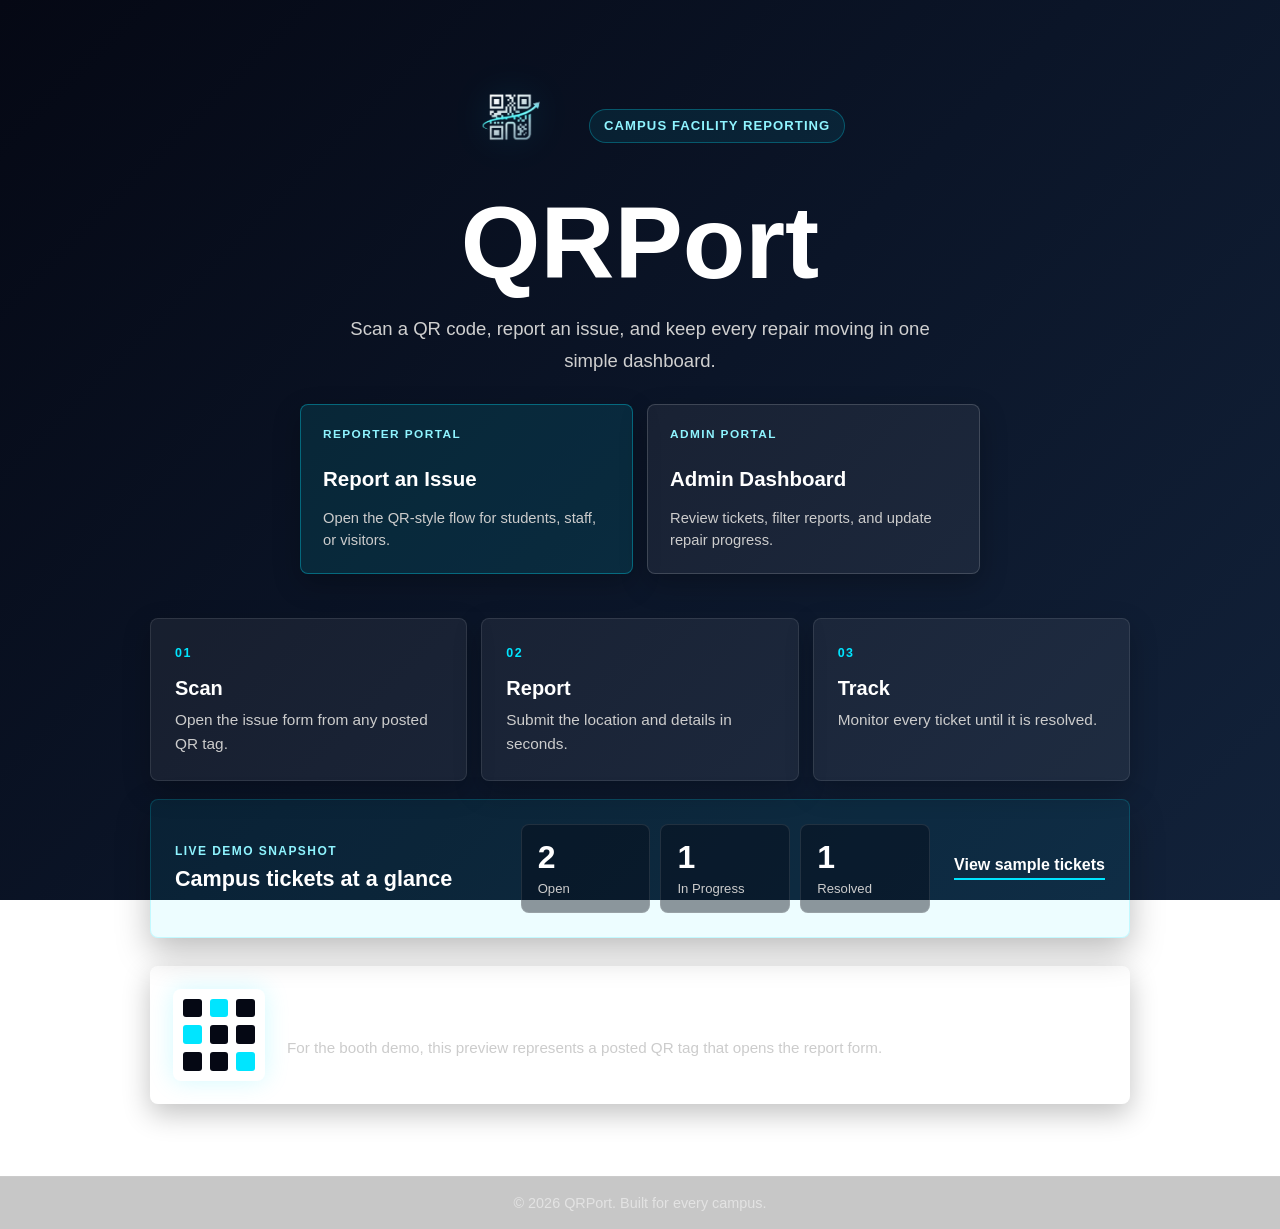
==== commit 2ff8ef67: "Add files via upload" ====
--- a/index.html
+++ b/index.html
@@ -16,6 +16,8 @@
         <p class="hero-copy">
           Scan a QR code, report an issue, and keep every repair moving in one simple dashboard.
         </p>
+
+        <a href="submit-issue.html" class="mobile-primary-action">Report an Issue</a>
 
         <div class="portal-grid">
           <a href="user-dashboard.html" class="portal-card reporter-portal">
--- a/style.css
+++ b/style.css
@@ -331,9 +331,10 @@
 .panel-card input,
 .panel-card select { 
   width: 100%; 
+  min-height: 48px;
   padding: 12px; 
   margin: 8px 0;
-  border-radius: 8px; 
+  border-radius: 8px; 
   border: 1px solid rgba(255, 255, 255, 0.2);
   background: rgba(0, 0, 0, 0.3); 
   color: #fff; 
@@ -386,10 +387,11 @@
 }
 
 /* Style for Textarea to match your inputs */ 
-textarea { 
-  width: 100%;
-  padding: 12px; 
-  margin: 8px 0; 
+textarea { 
+  width: 100%;
+  min-height: 112px;
+  padding: 12px; 
+  margin: 8px 0; 
   border-radius: 8px;
   border: 1px solid rgba(255, 255, 255, 0.2); 
   background: rgba(0, 0, 0, 0.3); 
@@ -399,9 +401,10 @@
 } 
 
 /* The Submit Button */ 
-.submit-btn { 
-  width: 100%; 
-  padding: 14px; 
+.submit-btn { 
+  width: 100%; 
+  min-height: 50px;
+  padding: 14px; 
   margin-top: 20px;
   border: none;
   border-radius: 25px; 
@@ -943,6 +946,10 @@
   max-width: 680px;
 }
 
+.mobile-primary-action {
+  display: none;
+}
+
 .portal-card {
   min-height: 170px;
   display: flex;
@@ -965,6 +972,11 @@
   background: rgba(0, 229, 255, 0.08);
 }
 
+.reporter-portal {
+  background: rgba(0, 229, 255, 0.1);
+  border-color: rgba(0, 229, 255, 0.34);
+}
+
 .portal-card span {
   color: #8ff4ff;
   font-size: 0.74rem;
@@ -983,10 +995,6 @@
   color: #cccccc;
   font-size: 0.92rem;
   line-height: 1.5;
-}
-
-.reporter-portal {
-  border-color: rgba(0, 229, 255, 0.22);
 }
 
 .admin-portal {
@@ -1186,7 +1194,7 @@
 @media (max-width: 760px) {
   .landing-hero {
     min-height: auto;
-    padding: 58px 20px 34px;
+    padding: 42px 20px 28px;
   }
 
   .hero-shell .logo {
@@ -1199,14 +1207,37 @@
 
   .hero-copy {
     font-size: 1rem;
+    margin-bottom: 18px;
   }
 
   .landing-page .cta {
     width: 100%;
   }
 
+  .mobile-primary-action {
+    display: flex;
+    align-items: center;
+    justify-content: center;
+    min-height: 52px;
+    width: 100%;
+    max-width: 360px;
+    margin: 0 auto 16px;
+    border-radius: 999px;
+    background: #ffffff;
+    color: #050814;
+    font-weight: 800;
+    text-decoration: none;
+    box-shadow: 0 6px 20px rgba(0, 229, 255, 0.22);
+  }
+
   .portal-grid {
     grid-template-columns: 1fr;
+    margin-top: 14px;
+  }
+
+  .portal-card {
+    min-height: 138px;
+    padding: 20px;
   }
 
   .flow-grid {
@@ -1234,4 +1265,24 @@
   .qr-demo {
     margin-top: -44px;
   }
-}
+
+  .dashboard {
+    padding: 34px 16px;
+  }
+
+  .dashboard-header {
+    margin-bottom: 24px;
+  }
+
+  .report-card {
+    padding: 24px 18px !important;
+  }
+
+  .form-intro {
+    margin-bottom: 18px !important;
+  }
+
+  .form-left label {
+    margin-top: 13px;
+  }
+}
